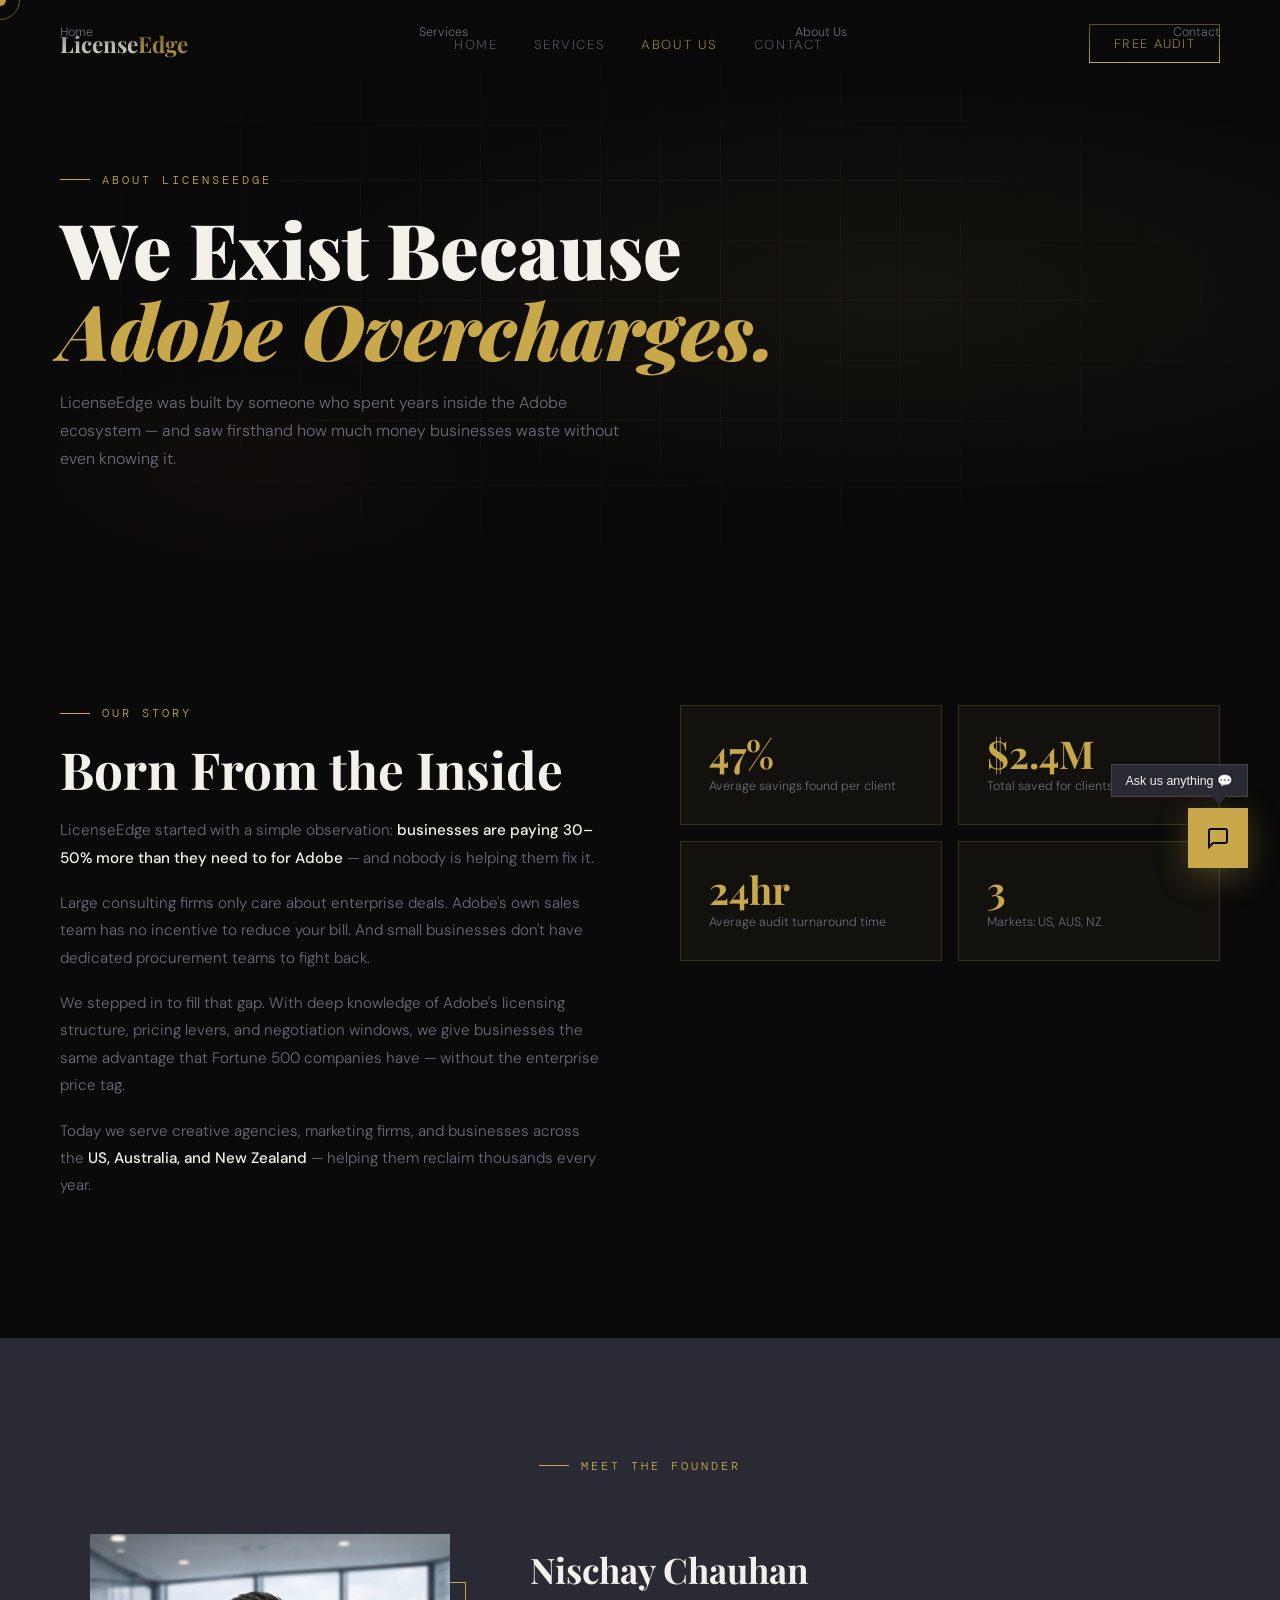
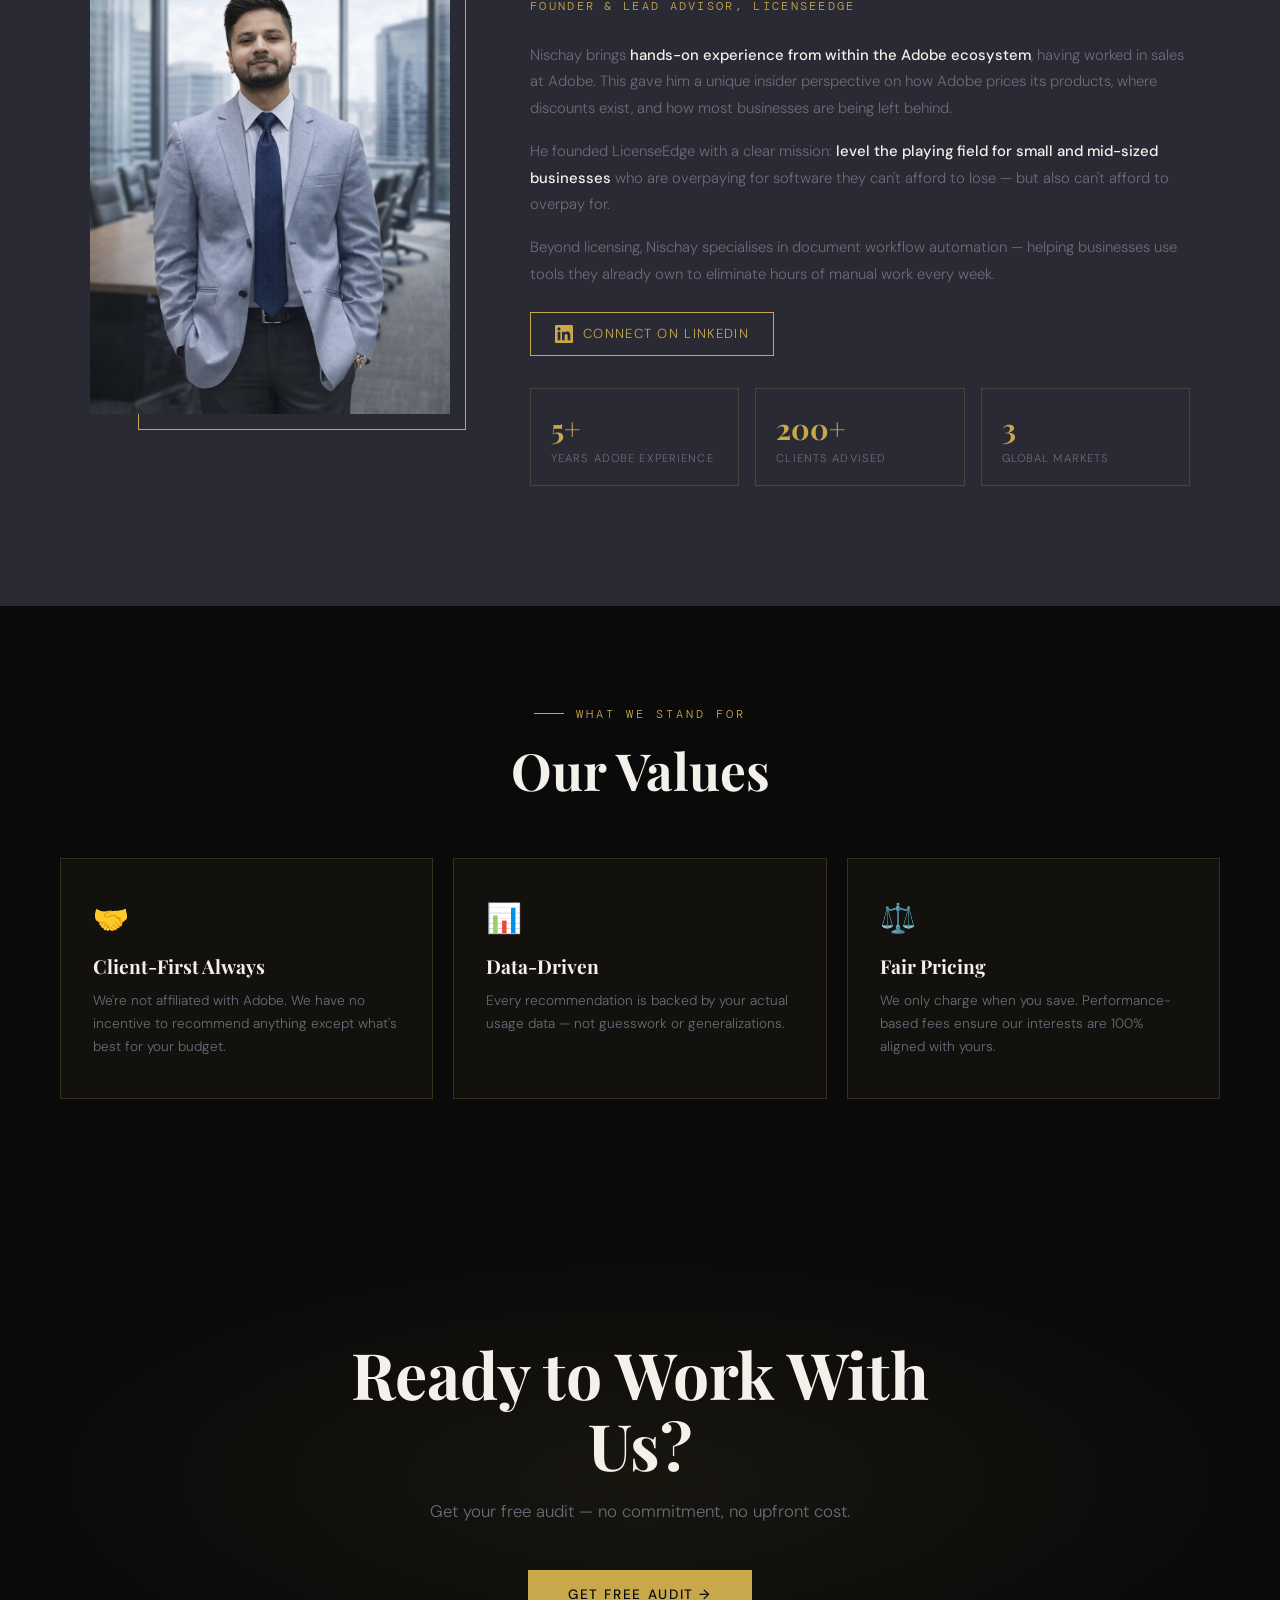
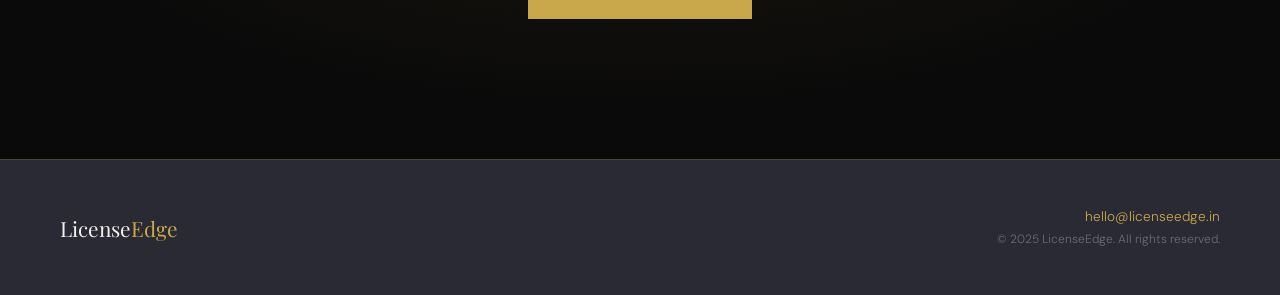
==== about.html @ a57c5f42 "Add files via upload" ====
<!DOCTYPE html><html lang="en"><head><meta charset="UTF-8"><meta name="viewport" content="width=device-width,initial-scale=1.0"><title>About Us — LicenseEdge</title><link rel="preconnect" href="https://fonts.googleapis.com"><link href="https://fonts.googleapis.com/css2?family=Playfair+Display:ital,wght@0,700;0,900;1,700&family=DM+Sans:wght@300;400;500&family=DM+Mono:wght@400;500&display=swap" rel="stylesheet"><style>
:root{--black:#0a0a0a;--off-white:#f4f1eb;--gold:#c9a84c;--gold-light:#e8c97a;--rust:#c25a2a;--slate:#2a2a35;--mid:#6b6b7a;--border:rgba(201,168,76,0.2)}
*,*::before,*::after{box-sizing:border-box;margin:0;padding:0}
html{scroll-behavior:smooth}
body{background:var(--black);color:var(--off-white);font-family:'DM Sans',sans-serif;font-weight:300;overflow-x:hidden;cursor:none}
.cursor{position:fixed;width:12px;height:12px;background:var(--gold);border-radius:50%;pointer-events:none;z-index:9999;transform:translate(-50%,-50%);transition:width .3s,height .3s;mix-blend-mode:difference}
.cursor-ring{position:fixed;width:40px;height:40px;border:1px solid var(--gold);border-radius:50%;pointer-events:none;z-index:9998;transform:translate(-50%,-50%);transition:transform .15s ease-out,width .3s,height .3s;opacity:.5}
nav{position:fixed;top:0;left:0;right:0;z-index:100;display:flex;align-items:center;justify-content:space-between;padding:24px 60px;background:linear-gradient(to bottom,rgba(10,10,10,.95),transparent);transition:backdrop-filter .3s,background .3s}
nav.scrolled{backdrop-filter:blur(20px);background:rgba(10,10,10,.9);border-bottom:1px solid var(--border)}
.logo{font-family:'Playfair Display',serif;font-size:1.4rem;font-weight:700;color:var(--off-white);text-decoration:none}
.logo span{color:var(--gold)}
.nav-links{display:flex;gap:36px;list-style:none}
.nav-links a{color:var(--mid);font-size:.82rem;letter-spacing:.12em;text-transform:uppercase;text-decoration:none;transition:color .2s;cursor:none}
.nav-links a:hover,.nav-links a.active{color:var(--gold)}
.nav-cta{background:transparent;border:1px solid var(--gold);color:var(--gold);padding:10px 24px;font-family:'DM Sans',sans-serif;font-size:.8rem;letter-spacing:.1em;text-transform:uppercase;cursor:none;transition:all .3s;text-decoration:none}
.nav-cta:hover{background:var(--gold);color:var(--black)}
.hamburger{display:none;flex-direction:column;gap:5px;cursor:none;background:none;border:none;padding:4px}
.hamburger span{width:24px;height:1px;background:var(--off-white);display:block;transition:all .3s}
.hero{min-height:100vh;display:flex;flex-direction:column;justify-content:center;align-items:flex-start;padding:120px 60px 80px;position:relative;overflow:hidden}
.page-hero{min-height:65vh;display:flex;flex-direction:column;justify-content:center;padding:140px 60px 80px;position:relative;overflow:hidden;background:var(--black)}
.hero-bg{position:absolute;inset:0;z-index:0;background:radial-gradient(ellipse 80% 60% at 70% 50%,rgba(201,168,76,.06) 0%,transparent 60%),radial-gradient(ellipse 40% 40% at 20% 80%,rgba(194,90,42,.04) 0%,transparent 50%)}
.hero-grid{position:absolute;inset:0;z-index:0;background-image:linear-gradient(rgba(201,168,76,.04) 1px,transparent 1px),linear-gradient(90deg,rgba(201,168,76,.04) 1px,transparent 1px);background-size:60px 60px;mask-image:radial-gradient(ellipse at center,black 30%,transparent 80%)}
.page-hero-content{position:relative;z-index:1;max-width:750px}
.section-label{font-family:'DM Mono',monospace;font-size:.75rem;letter-spacing:.25em;text-transform:uppercase;color:var(--gold);margin-bottom:20px;display:flex;align-items:center;gap:12px}
.section-label::before{content:'';display:block;width:30px;height:1px;background:var(--gold)}
.hero-eyebrow{font-family:'DM Mono',monospace;font-size:.75rem;letter-spacing:.25em;text-transform:uppercase;color:var(--gold);margin-bottom:28px;display:flex;align-items:center;gap:12px;position:relative;z-index:1;opacity:0;animation:fadeUp .8s .2s forwards}
.hero-eyebrow::before{content:'';display:block;width:40px;height:1px;background:var(--gold)}
.hero-headline{font-family:'Playfair Display',serif;font-size:clamp(3.2rem,7vw,6rem);font-weight:900;line-height:1.05;position:relative;z-index:1;opacity:0;animation:fadeUp .8s .4s forwards}
.page-hero-title{font-family:'Playfair Display',serif;font-size:clamp(3rem,6vw,5.5rem);font-weight:900;line-height:1.05}
.hero-headline em,.page-hero-title em,.cta-section h2 em{font-style:italic;color:var(--gold)}
.hero-sub{margin-top:24px;max-width:560px;font-size:1.05rem;line-height:1.75;color:var(--mid);position:relative;z-index:1;opacity:0;animation:fadeUp .8s .6s forwards}
.page-hero-sub{margin-top:20px;max-width:580px;font-size:1rem;line-height:1.75;color:var(--mid)}
.hero-actions{margin-top:48px;display:flex;gap:20px;align-items:center;position:relative;z-index:1;opacity:0;animation:fadeUp .8s .8s forwards}
.hero-stats{position:absolute;bottom:60px;right:60px;z-index:1;display:flex;gap:60px;opacity:0;animation:fadeUp .8s 1s forwards}
.stat{text-align:right}
.stat-num{font-family:'Playfair Display',serif;font-size:2.8rem;font-weight:700;color:var(--gold);line-height:1}
.stat-label{font-size:.75rem;letter-spacing:.15em;text-transform:uppercase;color:var(--mid);margin-top:6px}
.btn-primary{background:var(--gold);color:var(--black);padding:16px 40px;font-size:.85rem;font-family:'DM Sans',sans-serif;letter-spacing:.12em;text-transform:uppercase;font-weight:500;border:none;cursor:none;text-decoration:none;display:inline-block;transition:background .3s}
.btn-primary:hover{background:var(--gold-light)}
.btn-ghost{color:var(--off-white);font-size:.85rem;letter-spacing:.1em;text-transform:uppercase;text-decoration:none;display:inline-flex;align-items:center;gap:8px;transition:color .2s;cursor:none}
.btn-ghost:hover{color:var(--gold)}
.marquee-wrap{border-top:1px solid var(--border);border-bottom:1px solid var(--border);overflow:hidden;padding:16px 0;background:rgba(201,168,76,.03)}
.marquee-track{display:flex;gap:60px;width:max-content;animation:marquee 22s linear infinite}
.marquee-item{white-space:nowrap;font-family:'DM Mono',monospace;font-size:.72rem;letter-spacing:.2em;text-transform:uppercase;color:var(--mid);display:flex;align-items:center;gap:20px}
.marquee-dot{width:4px;height:4px;background:var(--gold);border-radius:50%;flex-shrink:0}
section.pad{padding:120px 60px}
.section-inner{max-width:1200px;margin:0 auto}
h2{font-family:'Playfair Display',serif;font-size:clamp(2rem,4vw,3.2rem);font-weight:700;line-height:1.1;margin-bottom:20px}
.why-us{background:var(--slate);padding:100px 60px}
.why-grid{display:grid;grid-template-columns:repeat(4,1fr);gap:20px;margin-top:60px}
.why-card{background:rgba(10,10,10,.4);padding:36px 28px;border:1px solid rgba(201,168,76,.08);transition:border-color .3s}
.why-card:hover{border-color:rgba(201,168,76,.3)}
.why-icon{font-size:1.8rem;margin-bottom:16px}
.why-card h3{font-family:'Playfair Display',serif;font-size:1.15rem;font-weight:700;margin-bottom:10px}
.why-card p{font-size:.85rem;color:var(--mid);line-height:1.7}
.services-wrap{background:var(--slate);padding:100px 60px}
.services-grid{display:grid;grid-template-columns:repeat(3,1fr);gap:2px}
.service-card{background:rgba(10,10,10,.5);padding:48px 40px;border:1px solid rgba(201,168,76,.08);transition:all .4s;position:relative}
.service-card::after{content:'';position:absolute;bottom:0;left:0;right:0;height:2px;background:var(--gold);transform:scaleX(0);transform-origin:left;transition:transform .4s}
.service-card:hover{background:rgba(201,168,76,.05);border-color:rgba(201,168,76,.2)}
.service-card:hover::after{transform:scaleX(1)}
.service-num{font-family:'DM Mono',monospace;font-size:.65rem;letter-spacing:.2em;color:var(--gold);margin-bottom:16px;opacity:.6}
.service-title{font-family:'Playfair Display',serif;font-size:1.35rem;font-weight:700;margin-bottom:14px}
.service-desc{font-size:.88rem;line-height:1.7;color:var(--mid)}
.service-list{margin-top:20px;padding:0;list-style:none}
.service-list li{font-size:.82rem;color:var(--mid);padding:8px 0;border-bottom:1px solid rgba(255,255,255,.04);display:flex;align-items:center;gap:10px}
.service-list li::before{content:'→';color:var(--gold);font-size:.75rem;flex-shrink:0}
.process-wrap{background:var(--black);padding:100px 60px}
.process-header{text-align:center;max-width:600px;margin:0 auto 80px}
.process-steps{display:grid;grid-template-columns:repeat(4,1fr);position:relative}
.process-steps::before{content:'';position:absolute;top:32px;left:12.5%;right:12.5%;height:1px;background:linear-gradient(90deg,var(--gold),rgba(201,168,76,.2))}
.step{padding:0 20px;text-align:center}
.step-num{width:64px;height:64px;border:1px solid var(--gold);display:flex;align-items:center;justify-content:center;font-family:'Playfair Display',serif;font-size:1.4rem;color:var(--gold);margin:0 auto 28px;background:var(--black);position:relative;z-index:1}
.step-title{font-size:1rem;font-weight:500;margin-bottom:10px}
.step-desc{font-size:.85rem;color:var(--mid);line-height:1.6}
.calculator{background:var(--slate);padding:100px 60px}
.calc-inner{display:grid;grid-template-columns:1fr 1fr;gap:80px;align-items:center}
.calc-left p{color:var(--mid);line-height:1.7;margin-bottom:32px}
.guarantee-box{padding:24px;border-left:3px solid var(--gold);background:rgba(201,168,76,.05)}
.guarantee-label{font-family:'DM Mono',monospace;font-size:.7rem;letter-spacing:.2em;text-transform:uppercase;color:var(--gold);margin-bottom:8px}
.guarantee-box p{font-size:.9rem;color:var(--mid);line-height:1.6}
.calc-widget{background:var(--black);padding:40px;border:1px solid var(--border)}
.calc-field{margin-bottom:24px}
.calc-field label{display:block;font-family:'DM Mono',monospace;font-size:.68rem;letter-spacing:.2em;text-transform:uppercase;color:var(--gold);margin-bottom:10px}
.calc-field input,.calc-field select{width:100%;background:rgba(201,168,76,.04);border:1px solid var(--border);color:var(--off-white);padding:14px 16px;font-family:'DM Sans',sans-serif;font-size:.95rem;outline:none;transition:border-color .2s;cursor:none}
.calc-field input:focus,.calc-field select:focus{border-color:var(--gold)}
.calc-field select option{background:var(--slate)}
.calc-result{margin-top:24px;padding:24px;background:rgba(201,168,76,.06);border-left:3px solid var(--gold)}
.calc-result-label{font-family:'DM Mono',monospace;font-size:.68rem;letter-spacing:.2em;text-transform:uppercase;color:var(--mid);margin-bottom:6px}
.calc-result-num{font-family:'Playfair Display',serif;font-size:2.4rem;color:var(--gold);font-weight:700}
.calc-result-sub{font-size:.78rem;color:var(--mid);margin-top:5px}
.calc-cta{display:block;width:100%;margin-top:20px;background:var(--gold);color:var(--black);padding:16px;text-align:center;font-family:'DM Sans',sans-serif;font-weight:500;font-size:.85rem;letter-spacing:.12em;text-transform:uppercase;border:none;cursor:none;transition:background .2s;text-decoration:none}
.calc-cta:hover{background:var(--gold-light)}
.testimonials{background:var(--black);padding:100px 60px}
.testimonial-grid{display:grid;grid-template-columns:repeat(3,1fr);gap:24px}
.testimonial-card{background:var(--slate);padding:40px;border:1px solid rgba(201,168,76,.08);position:relative}
.testimonial-card::before{content:'"';font-family:'Playfair Display',serif;font-size:6rem;color:var(--gold);opacity:.12;position:absolute;top:10px;left:24px;line-height:1}
.testimonial-text{font-size:.92rem;line-height:1.75;margin-bottom:24px;position:relative;z-index:1}
.testimonial-author{display:flex;align-items:center;gap:14px}
.author-avatar{width:44px;height:44px;border-radius:50%;background:linear-gradient(135deg,var(--gold),var(--rust));display:flex;align-items:center;justify-content:center;font-family:'Playfair Display',serif;font-size:.95rem;color:var(--black)}
.author-name{font-size:.9rem;font-weight:500}
.author-title{font-size:.75rem;color:var(--mid);margin-top:2px}
.savings-badge{position:absolute;top:24px;right:24px;background:rgba(201,168,76,.12);border:1px solid rgba(201,168,76,.3);padding:5px 12px;font-family:'DM Mono',monospace;font-size:.68rem;letter-spacing:.1em;color:var(--gold)}
.cta-section{padding:140px 60px;position:relative;overflow:hidden;background:var(--black);text-align:center}
.cta-bg{position:absolute;inset:0;background:radial-gradient(ellipse 70% 60% at 50% 50%,rgba(201,168,76,.07) 0%,transparent 70%)}
.cta-section h2{font-size:clamp(2.5rem,5vw,4rem);max-width:680px;margin:0 auto 20px;position:relative;z-index:1}
.cta-section p{color:var(--mid);margin-bottom:48px;font-size:1.05rem;position:relative;z-index:1}
.cta-section .btn-primary{position:relative;z-index:1}
.svc-detail{background:var(--black);padding:100px 60px}
.svc-detail-card{display:grid;grid-template-columns:80px 1fr;gap:48px;padding:60px 0;border-bottom:1px solid var(--border)}
.svc-detail-card:last-child{border-bottom:none}
.sdc-num{font-family:'Playfair Display',serif;font-size:4rem;font-weight:900;color:rgba(201,168,76,.2);line-height:1;padding-top:8px}
.sdc-content h2{font-size:clamp(1.8rem,3vw,2.4rem);margin-bottom:16px}
.sdc-lead{font-size:1rem;color:var(--mid);line-height:1.75;margin-bottom:40px;max-width:700px}
.sdc-grid{display:grid;grid-template-columns:repeat(2,1fr);gap:24px;margin-bottom:32px}
.sdc-item{padding:24px;background:rgba(201,168,76,.04);border:1px solid var(--border)}
.sdc-item-title{font-family:'DM Sans',sans-serif;font-weight:500;margin-bottom:8px;font-size:.95rem}
.sdc-item p{font-size:.85rem;color:var(--mid);line-height:1.65}
.sdc-outcome{display:inline-flex;align-items:center;gap:12px;padding:14px 20px;border:1px solid rgba(201,168,76,.3);background:rgba(201,168,76,.06)}
.outcome-label{font-family:'DM Mono',monospace;font-size:.65rem;letter-spacing:.2em;text-transform:uppercase;color:var(--gold)}
.about-story-grid{display:grid;grid-template-columns:1fr 1fr;gap:80px;align-items:start}
.about-story-text p{color:var(--mid);line-height:1.8;margin-bottom:18px;font-size:.95rem}
.about-story-text strong{color:var(--off-white);font-weight:500}
.about-numbers{display:grid;grid-template-columns:1fr 1fr;gap:16px}
.about-num-card{padding:28px;border:1px solid var(--border);background:rgba(201,168,76,.04)}
.about-num{font-family:'Playfair Display',serif;font-size:2.4rem;font-weight:700;color:var(--gold);line-height:1}
.about-num-label{font-size:.78rem;color:var(--mid);margin-top:6px;line-height:1.4}
.values-grid{display:grid;grid-template-columns:repeat(3,1fr);gap:20px}
.value-card{background:rgba(201,168,76,.04);padding:40px 32px;border:1px solid var(--border)}
.value-icon{font-size:1.8rem;margin-bottom:16px}
.value-title{font-family:'Playfair Display',serif;font-size:1.2rem;font-weight:700;margin-bottom:10px}
.value-desc{font-size:.85rem;color:var(--mid);line-height:1.7}
.founder-card{display:grid;grid-template-columns:360px 1fr;gap:80px;align-items:start;max-width:1100px;margin:0 auto}
.founder-img-wrap{position:relative}
.founder-img{width:100%;aspect-ratio:3/4;object-fit:cover;object-position:top center;display:block;filter:grayscale(15%);transition:filter .4s}
.founder-img:hover{filter:grayscale(0%)}
.founder-img-border{position:absolute;bottom:-16px;right:-16px;width:calc(100% - 32px);height:calc(100% - 32px);border:1px solid var(--gold);z-index:-1;pointer-events:none}
.founder-info{padding-top:12px}
.founder-name{font-family:'Playfair Display',serif;font-size:2.2rem;font-weight:700;margin-bottom:6px}
.founder-role{font-family:'DM Mono',monospace;font-size:.72rem;letter-spacing:.2em;text-transform:uppercase;color:var(--gold);margin-bottom:28px}
.founder-bio p{font-size:.93rem;color:var(--mid);line-height:1.8;margin-bottom:16px}
.founder-bio strong{color:var(--off-white);font-weight:500}
.founder-linkedin{display:inline-flex;align-items:center;gap:10px;background:transparent;border:1px solid var(--gold);color:var(--gold);padding:12px 24px;font-size:.82rem;letter-spacing:.1em;text-transform:uppercase;text-decoration:none;transition:all .3s;cursor:none;margin-top:8px}
.founder-linkedin:hover{background:var(--gold);color:var(--black)}
.founder-linkedin svg{width:18px;height:18px;fill:currentColor;flex-shrink:0}
.founder-stats{display:grid;grid-template-columns:repeat(3,1fr);gap:16px;margin-top:32px}
.founder-stat{padding:20px;border:1px solid var(--border)}
.founder-stat-num{font-family:'Playfair Display',serif;font-size:1.8rem;color:var(--gold);font-weight:700}
.founder-stat-label{font-size:.7rem;color:var(--mid);letter-spacing:.1em;text-transform:uppercase;margin-top:4px}
.contact-grid{display:grid;grid-template-columns:1fr 1fr;gap:80px;align-items:start}
.contact-info h3{font-family:'Playfair Display',serif;font-size:1.8rem;font-weight:700;margin-bottom:16px}
.contact-info>p{color:var(--mid);line-height:1.75;margin-bottom:36px;font-size:.93rem}
.contact-detail{display:flex;align-items:flex-start;gap:16px;margin-bottom:24px;padding-bottom:24px;border-bottom:1px solid var(--border)}
.contact-detail:last-of-type{border-bottom:none}
.contact-icon{width:44px;height:44px;border:1px solid var(--border);display:flex;align-items:center;justify-content:center;font-size:1rem;flex-shrink:0}
.contact-detail-label{font-family:'DM Mono',monospace;font-size:.65rem;letter-spacing:.2em;text-transform:uppercase;color:var(--mid);margin-bottom:4px}
.contact-detail-value{font-size:.92rem}
.contact-detail-value a{color:var(--gold);text-decoration:none}
.contact-form-wrap{background:var(--black);padding:48px;border:1px solid var(--border)}
.form-field{margin-bottom:20px}
.form-field label{display:block;font-family:'DM Mono',monospace;font-size:.67rem;letter-spacing:.2em;text-transform:uppercase;color:var(--gold);margin-bottom:9px}
.form-field input,.form-field textarea,.form-field select{width:100%;background:rgba(201,168,76,.04);border:1px solid var(--border);color:var(--off-white);padding:13px 15px;font-family:'DM Sans',sans-serif;font-size:.9rem;outline:none;transition:border-color .2s;cursor:none;resize:vertical}
.form-field input:focus,.form-field textarea:focus,.form-field select:focus{border-color:var(--gold)}
.form-field textarea{min-height:110px}
.form-grid-2{display:grid;grid-template-columns:1fr 1fr;gap:16px}
.form-submit{width:100%;background:var(--gold);color:var(--black);border:none;padding:16px;font-family:'DM Sans',sans-serif;font-weight:500;font-size:.85rem;letter-spacing:.12em;text-transform:uppercase;cursor:none;transition:background .2s;margin-top:8px}
.form-submit:hover{background:var(--gold-light)}
.form-success{display:none;text-align:center;padding:48px 32px}
.form-success .check{font-size:2.5rem;margin-bottom:16px}
.form-success h3{font-family:'Playfair Display',serif;font-size:1.5rem;margin-bottom:12px;color:var(--gold)}
.form-success p{color:var(--mid);font-size:.9rem;line-height:1.7}
footer{background:var(--slate);padding:48px 60px;border-top:1px solid var(--border)}
.footer-inner{display:flex;justify-content:space-between;align-items:center;flex-wrap:wrap;gap:24px}
.footer-logo{font-family:'Playfair Display',serif;font-size:1.3rem;color:var(--off-white)}
.footer-logo span{color:var(--gold)}
.footer-links{display:flex;gap:28px;flex-wrap:wrap}
.footer-links a{font-size:.78rem;color:var(--mid);text-decoration:none;transition:color .2s;cursor:none}
.footer-links a:hover{color:var(--gold)}
.footer-right{text-align:right}
.footer-email a{font-size:.85rem;color:var(--gold);text-decoration:none;display:block;margin-bottom:6px}
.footer-copy{font-size:.75rem;color:var(--mid)}
.chat-toggle{position:fixed;bottom:32px;right:32px;z-index:500;width:60px;height:60px;background:var(--gold);border:none;cursor:none;display:flex;align-items:center;justify-content:center;box-shadow:0 8px 32px rgba(201,168,76,.3);transition:all .3s}
.chat-toggle:hover{background:var(--gold-light);transform:scale(1.05)}
.chat-toggle svg{width:24px;height:24px;color:var(--black)}
.chat-bubble{position:absolute;top:-44px;right:0;white-space:nowrap;background:var(--slate);border:1px solid var(--border);padding:8px 14px;font-size:.78rem;color:var(--off-white);pointer-events:none;animation:pulseBubble 3s ease-in-out infinite}
.chat-bubble::after{content:'';position:absolute;bottom:-8px;right:20px;border-left:8px solid transparent;border-right:8px solid transparent;border-top:8px solid var(--slate)}
.chat-panel{position:fixed;bottom:108px;right:32px;z-index:500;width:380px;background:#111115;border:1px solid var(--border);box-shadow:0 24px 80px rgba(0,0,0,.6);transform:translateY(20px) scale(.95);opacity:0;pointer-events:none;transition:all .3s cubic-bezier(.16,1,.3,1);display:flex;flex-direction:column;height:520px}
.chat-panel.open{transform:translateY(0) scale(1);opacity:1;pointer-events:all}
.chat-header{padding:20px 24px;border-bottom:1px solid var(--border);display:flex;align-items:center;gap:12px;background:rgba(201,168,76,.04);flex-shrink:0}
.chat-avatar{width:36px;height:36px;background:var(--gold);display:flex;align-items:center;justify-content:center;font-family:'Playfair Display',serif;font-size:.9rem;color:var(--black);font-weight:700;flex-shrink:0}
.chat-header-info{flex:1}
.chat-name{font-size:.9rem;font-weight:500}
.chat-status{font-size:.72rem;color:#4caf50;display:flex;align-items:center;gap:5px;margin-top:2px}
.chat-status::before{content:'';width:6px;height:6px;background:#4caf50;border-radius:50%;display:inline-block}
.chat-close{background:none;border:none;color:var(--mid);cursor:none;font-size:1.2rem;padding:4px;transition:color .2s}
.chat-messages{flex:1;overflow-y:auto;padding:24px;display:flex;flex-direction:column;gap:16px}
.chat-messages::-webkit-scrollbar{width:4px}
.chat-messages::-webkit-scrollbar-thumb{background:var(--border)}
.msg{max-width:85%}
.msg-bot{align-self:flex-start}
.msg-user{align-self:flex-end}
.msg-bubble{padding:12px 16px;font-size:.88rem;line-height:1.5}
.msg-bot .msg-bubble{background:rgba(201,168,76,.08);border:1px solid rgba(201,168,76,.15);color:var(--off-white)}
.msg-user .msg-bubble{background:var(--gold);color:var(--black);font-weight:500}
.msg-time{font-size:.65rem;color:var(--mid);margin-top:4px}
.msg-user .msg-time{text-align:right}
.typing{display:flex;gap:4px;align-items:center;padding:4px 0}
.typing span{width:6px;height:6px;background:var(--gold);border-radius:50%;opacity:.4;animation:typingDot 1.4s ease-in-out infinite}
.typing span:nth-child(2){animation-delay:.2s}
.typing span:nth-child(3){animation-delay:.4s}
.chat-input-wrap{padding:16px 24px;border-top:1px solid var(--border);display:flex;gap:12px;align-items:center;flex-shrink:0}
.chat-input{flex:1;background:rgba(201,168,76,.04);border:1px solid var(--border);color:var(--off-white);padding:12px 14px;font-family:'DM Sans',sans-serif;font-size:.88rem;outline:none;transition:border-color .2s;resize:none;height:44px;cursor:none}
.chat-input:focus{border-color:var(--gold)}
.chat-send{background:var(--gold);border:none;width:44px;height:44px;display:flex;align-items:center;justify-content:center;cursor:none;transition:background .2s;flex-shrink:0}
.chat-send:hover{background:var(--gold-light)}
.chat-send svg{width:18px;height:18px;color:var(--black)}
.chat-powered{text-align:center;padding:10px;font-size:.65rem;color:var(--mid);letter-spacing:.1em;border-top:1px solid rgba(255,255,255,.04);flex-shrink:0}
.quick-replies{display:flex;flex-wrap:wrap;gap:8px;margin-top:10px}
.qr-btn{background:transparent;border:1px solid var(--border);color:var(--gold);padding:6px 12px;font-size:.75rem;cursor:none;transition:all .2s;font-family:'DM Sans',sans-serif;white-space:nowrap}
.qr-btn:hover{background:rgba(201,168,76,.1);border-color:var(--gold)}
.reveal{opacity:0;transform:translateY(28px);transition:opacity .8s ease,transform .8s ease}
.reveal.visible{opacity:1;transform:translateY(0)}
@keyframes fadeUp{from{opacity:0;transform:translateY(24px)}to{opacity:1;transform:translateY(0)}}
@keyframes marquee{from{transform:translateX(0)}to{transform:translateX(-50%)}}
@keyframes pulseBubble{0%,100%{opacity:1;transform:translateY(0)}50%{opacity:.7;transform:translateY(-3px)}}
@keyframes typingDot{0%,60%,100%{opacity:.4;transform:scale(1)}30%{opacity:1;transform:scale(1.3)}}
@media(max-width:1024px){.why-grid{grid-template-columns:repeat(2,1fr)}.sdc-grid{grid-template-columns:1fr}}
@media(max-width:900px){
  nav{padding:20px 24px}
  .nav-links{display:none;position:fixed;top:0;left:0;right:0;bottom:0;background:rgba(10,10,10,.97);flex-direction:column;justify-content:center;align-items:center;gap:32px;z-index:99}
  .nav-links.open{display:flex}
  .hamburger{display:flex;z-index:101}
  .hero,.page-hero{padding:100px 24px 60px}
  section.pad,.why-us,.services-wrap,.process-wrap,.calculator,.testimonials,.cta-section,.svc-detail{padding:80px 24px}
  footer{padding:40px 24px}
  .hero-stats{right:24px;bottom:30px;gap:28px}
  .stat-num{font-size:2rem}
  .services-grid,.testimonial-grid,.values-grid,.why-grid{grid-template-columns:1fr}
  .process-steps{grid-template-columns:1fr 1fr;gap:40px}
  .process-steps::before{display:none}
  .calc-inner,.contact-grid,.about-story-grid{grid-template-columns:1fr;gap:40px}
  .founder-card{grid-template-columns:1fr;gap:40px}
  .founder-img-wrap{max-width:300px}
  .form-grid-2{grid-template-columns:1fr}
  .footer-inner{flex-direction:column;text-align:center}
  .footer-right{text-align:center}
  .chat-panel{width:calc(100vw - 48px);right:24px}
  .svc-detail-card{grid-template-columns:1fr;gap:16px}
  .sdc-num{font-size:2.5rem}
  .about-numbers{grid-template-columns:1fr 1fr}
  .founder-stats{grid-template-columns:1fr 1fr}
}
</style></head><body>
<div class="cursor" id="cursor"></div><div class="cursor-ring" id="cursorRing"></div>
<nav id="navbar"><a href="index.html" class="logo">License<span>Edge</span></a><ul class="nav-links" id="navLinks"><li><a href="index.html">Home</a></li><li><a href="services.html">Services</a></li><li><a href="about.html" class="active">About Us</a></li><li><a href="contact.html">Contact</a></li></ul><a href="contact.html" class="nav-cta">Free Audit</a><button class="hamburger" id="hamburger" onclick="toggleMenu()"><span></span><span></span><span></span></button></nav>

<section class="page-hero"><div class="hero-bg"></div><div class="hero-grid"></div><div class="page-hero-content reveal"><div class="section-label">About LicenseEdge</div><h1 class="page-hero-title">We Exist Because<br><em>Adobe Overcharges.</em></h1><p class="page-hero-sub">LicenseEdge was built by someone who spent years inside the Adobe ecosystem — and saw firsthand how much money businesses waste without even knowing it.</p></div></section>

<div class="pad" style="background:var(--black);padding:120px 60px"><div class="section-inner"><div class="about-story-grid reveal">
  <div class="about-story-text"><div class="section-label">Our Story</div><h2>Born From the Inside</h2><p>LicenseEdge started with a simple observation: <strong>businesses are paying 30–50% more than they need to for Adobe</strong> — and nobody is helping them fix it.</p><p>Large consulting firms only care about enterprise deals. Adobe's own sales team has no incentive to reduce your bill. And small businesses don't have dedicated procurement teams to fight back.</p><p>We stepped in to fill that gap. With deep knowledge of Adobe's licensing structure, pricing levers, and negotiation windows, we give businesses the same advantage that Fortune 500 companies have — without the enterprise price tag.</p><p>Today we serve creative agencies, marketing firms, and businesses across the <strong>US, Australia, and New Zealand</strong> — helping them reclaim thousands every year.</p></div>
  <div class="about-numbers"><div class="about-num-card"><div class="about-num">47%</div><div class="about-num-label">Average savings found per client</div></div><div class="about-num-card"><div class="about-num">$2.4M</div><div class="about-num-label">Total saved for clients to date</div></div><div class="about-num-card"><div class="about-num">24hr</div><div class="about-num-label">Average audit turnaround time</div></div><div class="about-num-card"><div class="about-num">3</div><div class="about-num-label">Markets: US, AUS, NZ</div></div></div>
</div></div></div>

<div style="background:var(--slate);padding:120px 60px"><div class="section-inner"><div class="section-label reveal" style="justify-content:center;margin-bottom:60px">Meet the Founder</div>
<div class="founder-card reveal">
  <div class="founder-img-wrap"><img class="founder-img" src="[data-uri]" alt="Nischay Chauhan — Founder, LicenseEdge"><div class="founder-img-border"></div></div>
  <div class="founder-info">
    <div class="founder-name">Nischay Chauhan</div>
    <div class="founder-role">Founder &amp; Lead Advisor, LicenseEdge</div>
    <div class="founder-bio">
      <p>Nischay brings <strong>hands-on experience from within the Adobe ecosystem</strong>, having worked in sales at Adobe. This gave him a unique insider perspective on how Adobe prices its products, where discounts exist, and how most businesses are being left behind.</p>
      <p>He founded LicenseEdge with a clear mission: <strong>level the playing field for small and mid-sized businesses</strong> who are overpaying for software they can't afford to lose — but also can't afford to overpay for.</p>
      <p>Beyond licensing, Nischay specialises in document workflow automation — helping businesses use tools they already own to eliminate hours of manual work every week.</p>
    </div>
    <a href="https://www.linkedin.com/in/nischay-chauhan" target="_blank" class="founder-linkedin"><svg viewBox="0 0 24 24" xmlns="http://www.w3.org/2000/svg"><path d="M20.447 20.452h-3.554v-5.569c0-1.328-.027-3.037-1.852-3.037-1.853 0-2.136 1.445-2.136 2.939v5.667H9.351V9h3.414v1.561h.046c.477-.9 1.637-1.85 3.37-1.85 3.601 0 4.267 2.37 4.267 5.455v6.286zM5.337 7.433c-1.144 0-2.063-.926-2.063-2.065 0-1.138.92-2.063 2.063-2.063 1.14 0 2.064.925 2.064 2.063 0 1.139-.925 2.065-2.064 2.065zm1.782 13.019H3.555V9h3.564v11.452zM22.225 0H1.771C.792 0 0 .774 0 1.729v20.542C0 23.227.792 24 1.771 24h20.451C23.2 24 24 23.227 24 22.271V1.729C24 .774 23.2 0 22.222 0h.003z"/></svg>Connect on LinkedIn</a>
    <div class="founder-stats"><div class="founder-stat"><div class="founder-stat-num">5+</div><div class="founder-stat-label">Years Adobe Experience</div></div><div class="founder-stat"><div class="founder-stat-num">200+</div><div class="founder-stat-label">Clients Advised</div></div><div class="founder-stat"><div class="founder-stat-num">3</div><div class="founder-stat-label">Global Markets</div></div></div>
  </div>
</div></div></div>

<div style="background:var(--black);padding:100px 60px"><div class="section-inner"><div class="section-label reveal" style="justify-content:center">What We Stand For</div><h2 class="reveal" style="text-align:center;margin-bottom:60px">Our Values</h2><div class="values-grid reveal"><div class="value-card"><div class="value-icon">🤝</div><div class="value-title">Client-First Always</div><p class="value-desc">We're not affiliated with Adobe. We have no incentive to recommend anything except what's best for your budget.</p></div><div class="value-card"><div class="value-icon">📊</div><div class="value-title">Data-Driven</div><p class="value-desc">Every recommendation is backed by your actual usage data — not guesswork or generalizations.</p></div><div class="value-card"><div class="value-icon">⚖️</div><div class="value-title">Fair Pricing</div><p class="value-desc">We only charge when you save. Performance-based fees ensure our interests are 100% aligned with yours.</p></div></div></div></div>

<div class="cta-section"><div class="cta-bg"></div><div class="section-inner"><h2 class="reveal">Ready to Work With Us?</h2><p class="reveal">Get your free audit — no commitment, no upfront cost.</p><a href="contact.html" class="btn-primary reveal">Get Free Audit →</a></div></div>

<footer><div class="footer-inner"><div class="footer-logo">License<span>Edge</span></div><nav class="footer-links"><a href="index.html">Home</a><a href="services.html">Services</a><a href="about.html">About Us</a><a href="contact.html">Contact</a></nav><div class="footer-right"><div class="footer-email"><a href="mailto:hello@licenseedge.in">hello@licenseedge.in</a></div><div class="footer-copy">© 2025 LicenseEdge. All rights reserved.</div></div></div></footer>

<button class="chat-toggle" onclick="toggleChat()"><div class="chat-bubble" id="chatBubble">Ask us anything 💬</div><svg viewBox="0 0 24 24" fill="none" stroke="currentColor" stroke-width="2"><path d="M21 15a2 2 0 0 1-2 2H7l-4 4V5a2 2 0 0 1 2-2h14a2 2 0 0 1 2 2z"></path></svg></button>
<div class="chat-panel" id="chatPanel"><div class="chat-header"><div class="chat-avatar">L</div><div class="chat-header-info"><div class="chat-name">LicenseEdge Assistant</div><div class="chat-status">Online — replies instantly</div></div><button class="chat-close" onclick="toggleChat()">✕</button></div><div class="chat-messages" id="chatMessages"><div class="msg msg-bot"><div class="msg-bubble">Hi! 👋 Want to know more about us or how we can help?</div><div class="msg-time">Just now</div><div class="quick-replies"><button class="qr-btn" onclick="sendQuick('How much can I save?')">How much can I save?</button><button class="qr-btn" onclick="sendQuick('How does it work?')">How does it work?</button></div></div></div><div class="chat-input-wrap"><textarea class="chat-input" id="chatInput" placeholder="Type your question..." rows="1" onkeydown="if(event.key==='Enter'&&!event.shiftKey){event.preventDefault();sendMessage();}"></textarea><button class="chat-send" onclick="sendMessage()"><svg viewBox="0 0 24 24" fill="none" stroke="currentColor" stroke-width="2"><line x1="22" y1="2" x2="11" y2="13"></line><polygon points="22 2 15 22 11 13 2 9 22 2"></polygon></svg></button></div><div class="chat-powered">Powered by AI · All chats logged as support tickets</div></div>
<script>
const cursor=document.getElementById('cursor'),ring=document.getElementById('cursorRing');
let mouseX=0,mouseY=0,ringX=0,ringY=0;
document.addEventListener('mousemove',e=>{mouseX=e.clientX;mouseY=e.clientY;if(cursor){cursor.style.left=mouseX+'px';cursor.style.top=mouseY+'px';}});
function animRing(){ringX+=(mouseX-ringX)*.12;ringY+=(mouseY-ringY)*.12;if(ring){ring.style.left=ringX+'px';ring.style.top=ringY+'px';}requestAnimationFrame(animRing);}animRing();
document.querySelectorAll('a,button,input,select,textarea').forEach(el=>{
  el.addEventListener('mouseenter',()=>{if(cursor){cursor.style.width='6px';cursor.style.height='6px';}if(ring){ring.style.width='60px';ring.style.height='60px';}});
  el.addEventListener('mouseleave',()=>{if(cursor){cursor.style.width='12px';cursor.style.height='12px';}if(ring){ring.style.width='40px';ring.style.height='40px';}});
});
window.addEventListener('scroll',()=>document.getElementById('navbar').classList.toggle('scrolled',window.scrollY>60));
function toggleMenu(){document.getElementById('navLinks').classList.toggle('open');}
const revObs=new IntersectionObserver(entries=>entries.forEach(e=>{if(e.isIntersecting)e.target.classList.add('visible');}),{threshold:0.08});
document.querySelectorAll('.reveal').forEach(el=>revObs.observe(el));
let chatOpen=false;
const convHist=[],ticketLog=[];
const GROQ_KEY="YOUR_GROQ_API_KEY_HERE";
const SYS="You are a helpful sales assistant for LicenseEdge. We help US, Australian and NZ businesses save money on Adobe licensing (avg 35-47% savings) and automate document workflows. Fee: 20% of first-year savings only. No savings = no fee. Be concise, friendly, under 80 words. No markdown headers.";
function toggleChat(){chatOpen=!chatOpen;document.getElementById('chatPanel').classList.toggle('open',chatOpen);document.getElementById('chatBubble').style.display=chatOpen?'none':'block';if(chatOpen)setTimeout(()=>document.getElementById('chatInput')?.focus(),300);}
function getTime(){return new Date().toLocaleTimeString([],{hour:'2-digit',minute:'2-digit'});}
function appendMsg(text,type,qrs=[]){
  const msgs=document.getElementById('chatMessages');
  const d=document.createElement('div');d.className=`msg msg-${type}`;
  d.innerHTML=`<div class="msg-bubble">${text}</div><div class="msg-time">${getTime()}</div>`;
  if(qrs.length){const q=document.createElement('div');q.className='quick-replies';qrs.forEach(r=>{const b=document.createElement('button');b.className='qr-btn';b.textContent=r;b.onclick=()=>sendQuick(r);q.appendChild(b);});d.appendChild(q);}
  msgs.appendChild(d);msgs.scrollTop=msgs.scrollHeight;
}
function showTyping(){const msgs=document.getElementById('chatMessages');const t=document.createElement('div');t.id='typing-indicator';t.className='msg msg-bot';t.innerHTML='<div class="msg-bubble"><div class="typing"><span></span><span></span><span></span></div></div>';msgs.appendChild(t);msgs.scrollTop=msgs.scrollHeight;}
function removeTyping(){document.getElementById('typing-indicator')?.remove();}
async function getBotReply(msg){
  showTyping();convHist.push({role:'user',content:msg});
  try{
    const r=await fetch('https://api.groq.com/openai/v1/chat/completions',{method:'POST',headers:{'Content-Type':'application/json','Authorization':`Bearer ${GROQ_KEY}`},body:JSON.stringify({model:'llama3-8b-8192',max_tokens:200,messages:[{role:'system',content:SYS},...convHist]})});
    const d=await r.json();removeTyping();
    const reply=d.choices?.[0]?.message?.content||'Thanks! Email us at hello@licenseedge.in and we\'ll get back within 24 hours.';
    convHist.push({role:'assistant',content:reply});
    ticketLog.push({id:`TKT-${Date.now()}`,user:msg,bot:reply,time:new Date().toISOString()});
    appendMsg(reply.replace(/\n/g,'<br>'),'bot',/save|cost|price/i.test(msg)?['Get free audit','How does it work?']:[]);
  }catch(e){removeTyping();appendMsg('Email us at <a href="mailto:hello@licenseedge.in" style="color:var(--gold)">hello@licenseedge.in</a> — we reply within 24 hours.','bot');}
}
function sendQuick(t){document.getElementById('chatInput').value=t;sendMessage();}
function sendMessage(){const inp=document.getElementById('chatInput');const t=inp.value.trim();if(!t)return;appendMsg(t,'user');inp.value='';getBotReply(t);}
</script>
</body></html>
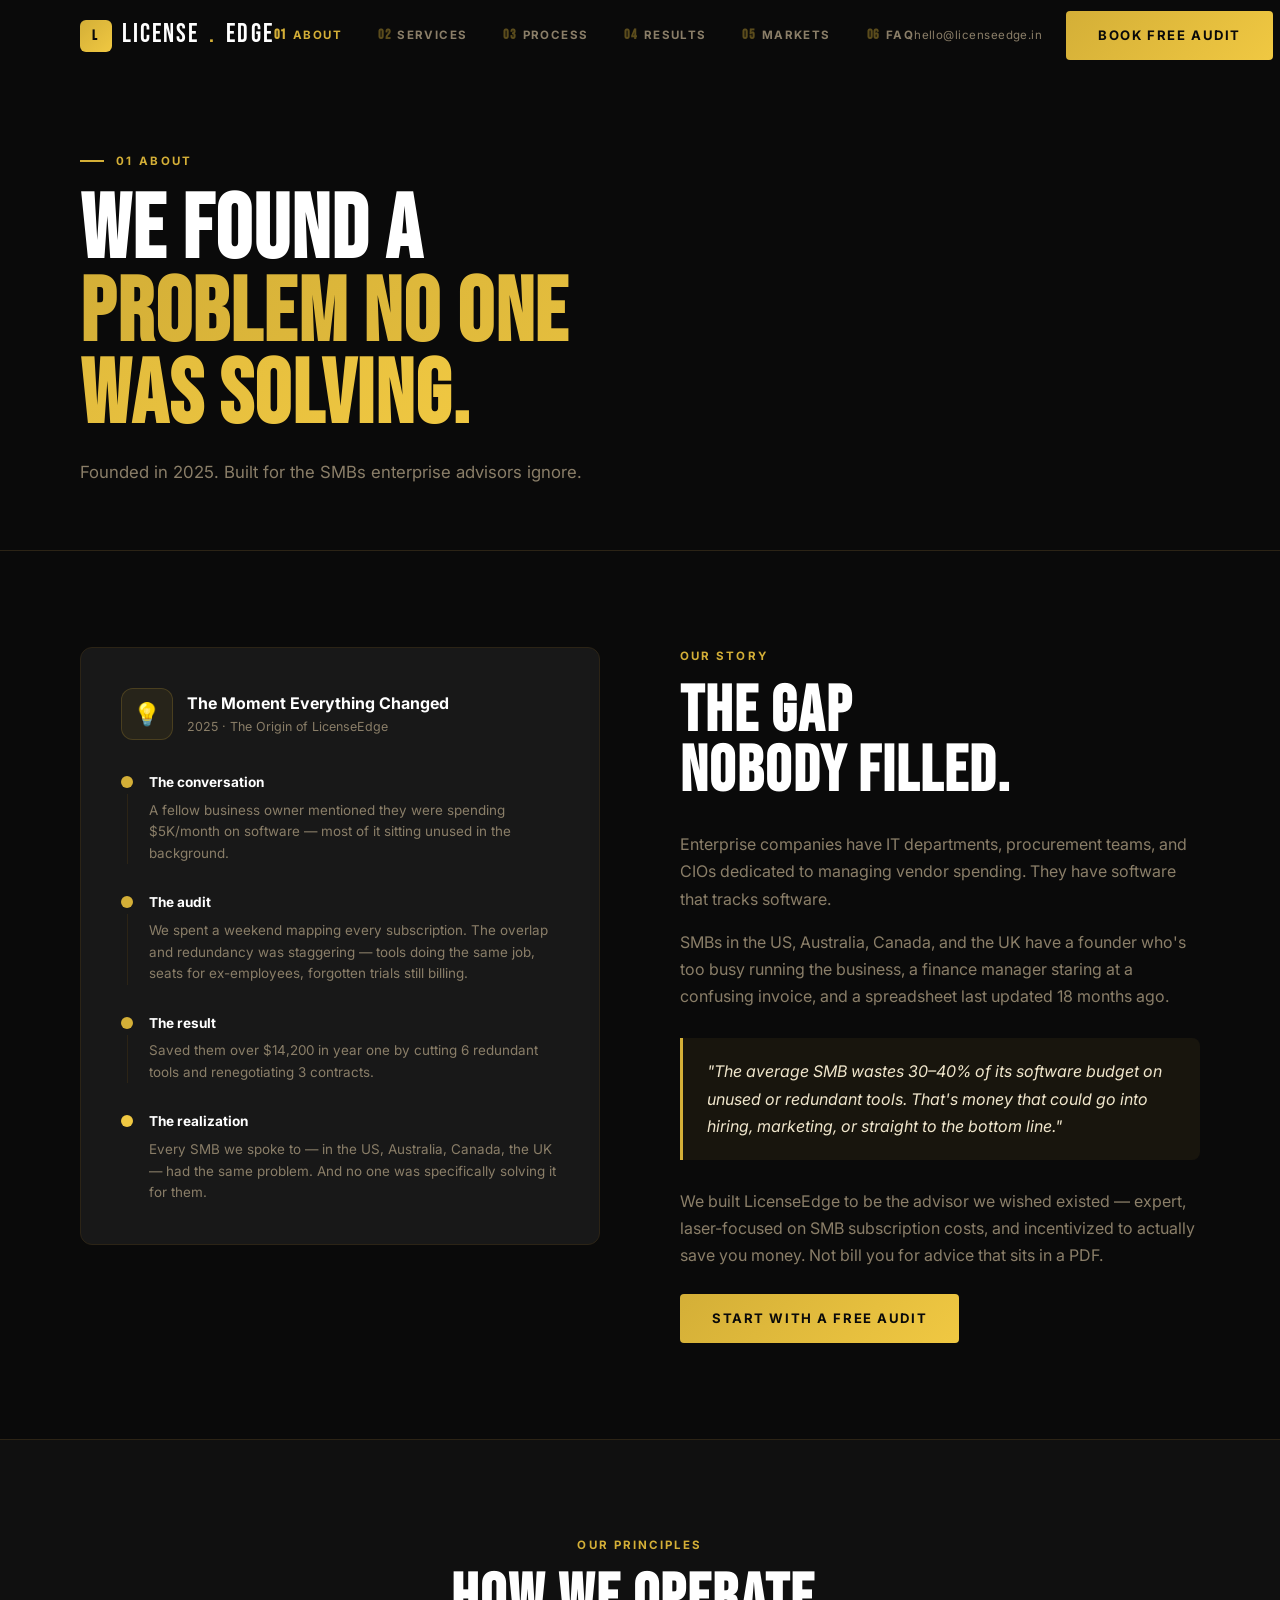
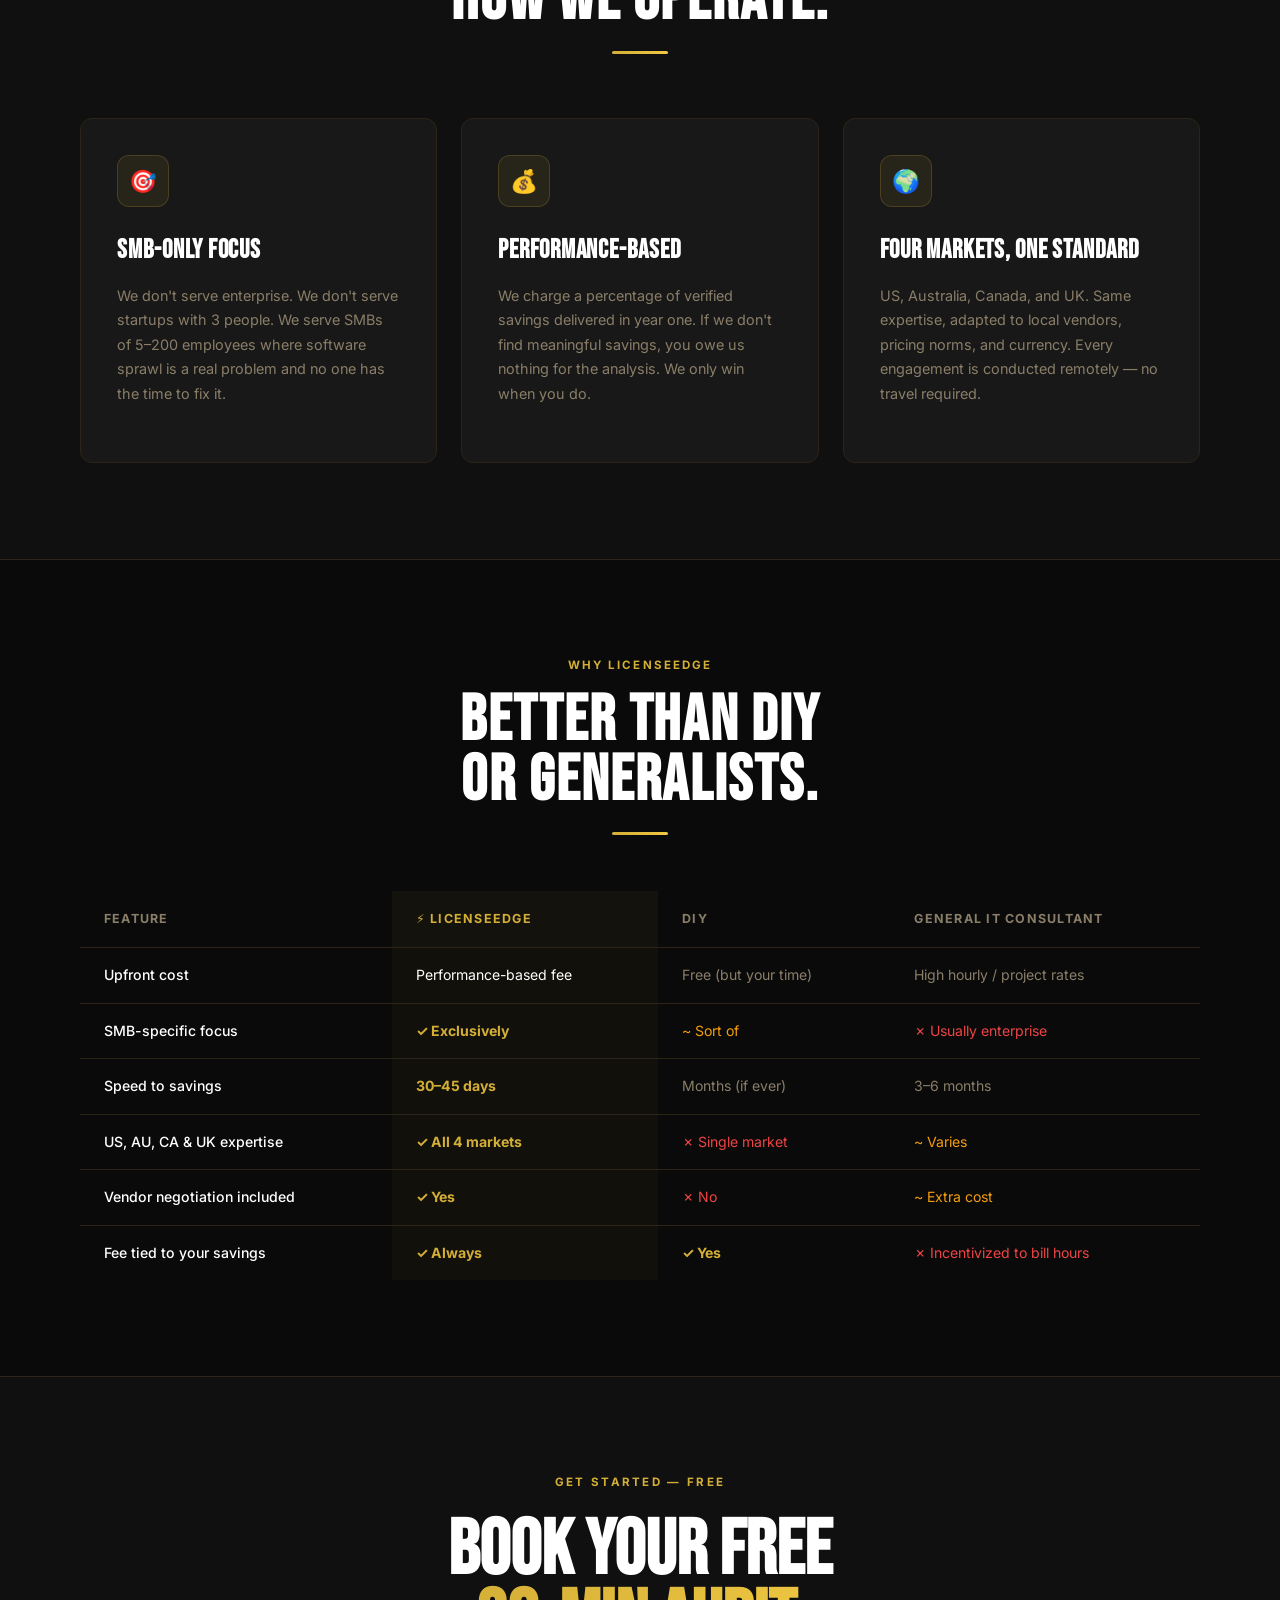
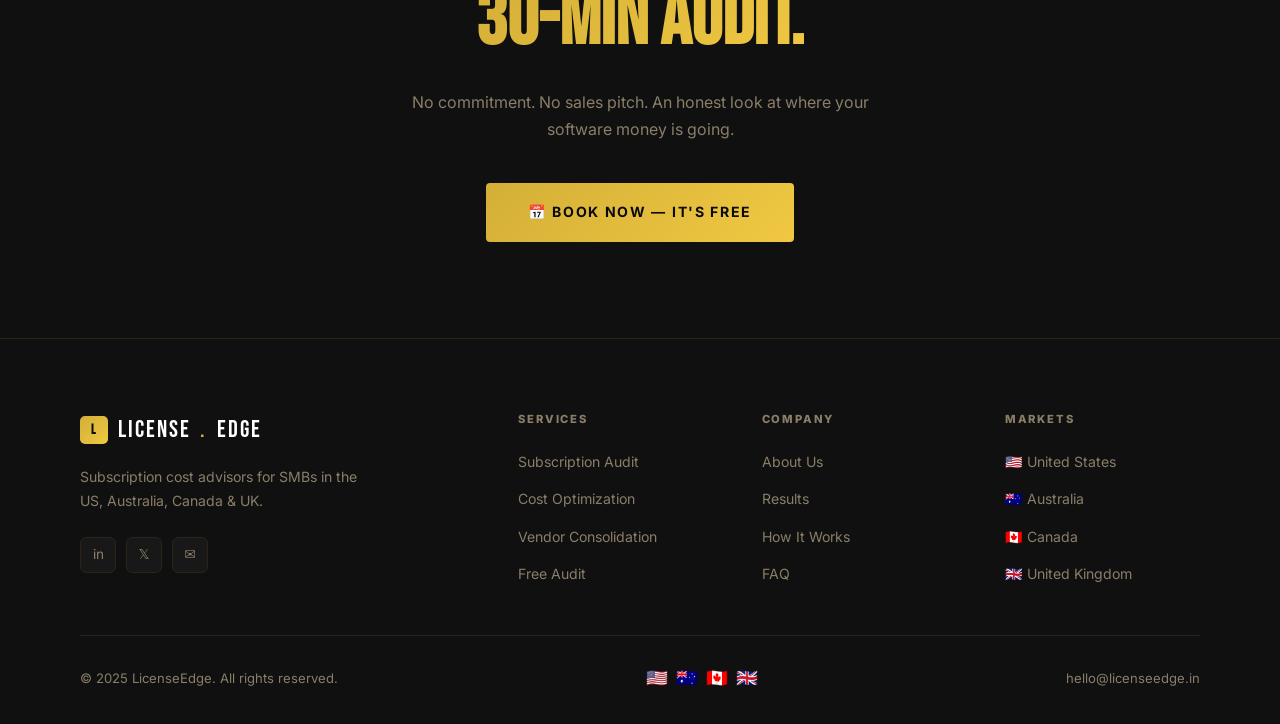
==== commit 4465a1ba: "Add files via upload" ====
--- a/about.html
+++ b/about.html
@@ -1,3485 +1,246 @@
-<!DOCTYPE html><html lang="en"><head><meta charset="UTF-8"><meta name="viewport" content="width=device-width,initial-scale=1.0"><title>About Us — LicenseEdge</title><link rel="preconnect" href="https://fonts.googleapis.com"><link href="https://fonts.googleapis.com/css2?family=Playfair+Display:ital,wght@0,700;0,900;1,700&family=DM+Sans:wght@300;400;500&family=DM+Mono:wght@400;500&display=swap" rel="stylesheet"><style>
-:root{--black:#0a0a0a;--off-white:#f4f1eb;--gold:#c9a84c;--gold-light:#e8c97a;--rust:#c25a2a;--slate:#2a2a35;--mid:#6b6b7a;--border:rgba(201,168,76,0.2)}
-*,*::before,*::after{box-sizing:border-box;margin:0;padding:0}
-html{scroll-behavior:smooth}
-body{background:var(--black);color:var(--off-white);font-family:'DM Sans',sans-serif;font-weight:300;overflow-x:hidden;cursor:none}
-.cursor{position:fixed;width:12px;height:12px;background:var(--gold);border-radius:50%;pointer-events:none;z-index:9999;transform:translate(-50%,-50%);transition:width .3s,height .3s;mix-blend-mode:difference}
-.cursor-ring{position:fixed;width:40px;height:40px;border:1px solid var(--gold);border-radius:50%;pointer-events:none;z-index:9998;transform:translate(-50%,-50%);transition:transform .15s ease-out,width .3s,height .3s;opacity:.5}
-nav{position:fixed;top:0;left:0;right:0;z-index:100;display:flex;align-items:center;justify-content:space-between;padding:24px 60px;background:linear-gradient(to bottom,rgba(10,10,10,.95),transparent);transition:backdrop-filter .3s,background .3s}
-nav.scrolled{backdrop-filter:blur(20px);background:rgba(10,10,10,.9);border-bottom:1px solid var(--border)}
-.logo{font-family:'Playfair Display',serif;font-size:1.4rem;font-weight:700;color:var(--off-white);text-decoration:none}
-.logo span{color:var(--gold)}
-.nav-links{display:flex;gap:36px;list-style:none}
-.nav-links a{color:var(--mid);font-size:.82rem;letter-spacing:.12em;text-transform:uppercase;text-decoration:none;transition:color .2s;cursor:none}
-.nav-links a:hover,.nav-links a.active{color:var(--gold)}
-.nav-cta{background:transparent;border:1px solid var(--gold);color:var(--gold);padding:10px 24px;font-family:'DM Sans',sans-serif;font-size:.8rem;letter-spacing:.1em;text-transform:uppercase;cursor:none;transition:all .3s;text-decoration:none}
-.nav-cta:hover{background:var(--gold);color:var(--black)}
-.hamburger{display:none;flex-direction:column;gap:5px;cursor:none;background:none;border:none;padding:4px}
-.hamburger span{width:24px;height:1px;background:var(--off-white);display:block;transition:all .3s}
-.hero{min-height:100vh;display:flex;flex-direction:column;justify-content:center;align-items:flex-start;padding:120px 60px 80px;position:relative;overflow:hidden}
-.page-hero{min-height:65vh;display:flex;flex-direction:column;justify-content:center;padding:140px 60px 80px;position:relative;overflow:hidden;background:var(--black)}
-.hero-bg{position:absolute;inset:0;z-index:0;background:radial-gradient(ellipse 80% 60% at 70% 50%,rgba(201,168,76,.06) 0%,transparent 60%),radial-gradient(ellipse 40% 40% at 20% 80%,rgba(194,90,42,.04) 0%,transparent 50%)}
-.hero-grid{position:absolute;inset:0;z-index:0;background-image:linear-gradient(rgba(201,168,76,.04) 1px,transparent 1px),linear-gradient(90deg,rgba(201,168,76,.04) 1px,transparent 1px);background-size:60px 60px;mask-image:radial-gradient(ellipse at center,black 30%,transparent 80%)}
-.page-hero-content{position:relative;z-index:1;max-width:750px}
-.section-label{font-family:'DM Mono',monospace;font-size:.75rem;letter-spacing:.25em;text-transform:uppercase;color:var(--gold);margin-bottom:20px;display:flex;align-items:center;gap:12px}
-.section-label::before{content:'';display:block;width:30px;height:1px;background:var(--gold)}
-.hero-eyebrow{font-family:'DM Mono',monospace;font-size:.75rem;letter-spacing:.25em;text-transform:uppercase;color:var(--gold);margin-bottom:28px;display:flex;align-items:center;gap:12px;position:relative;z-index:1;opacity:0;animation:fadeUp .8s .2s forwards}
-.hero-eyebrow::before{content:'';display:block;width:40px;height:1px;background:var(--gold)}
-.hero-headline{font-family:'Playfair Display',serif;font-size:clamp(3.2rem,7vw,6rem);font-weight:900;line-height:1.05;position:relative;z-index:1;opacity:0;animation:fadeUp .8s .4s forwards}
-.page-hero-title{font-family:'Playfair Display',serif;font-size:clamp(3rem,6vw,5.5rem);font-weight:900;line-height:1.05}
-.hero-headline em,.page-hero-title em,.cta-section h2 em{font-style:italic;color:var(--gold)}
-.hero-sub{margin-top:24px;max-width:560px;font-size:1.05rem;line-height:1.75;color:var(--mid);position:relative;z-index:1;opacity:0;animation:fadeUp .8s .6s forwards}
-.page-hero-sub{margin-top:20px;max-width:580px;font-size:1rem;line-height:1.75;color:var(--mid)}
-.hero-actions{margin-top:48px;display:flex;gap:20px;align-items:center;position:relative;z-index:1;opacity:0;animation:fadeUp .8s .8s forwards}
-.hero-stats{position:absolute;bottom:60px;right:60px;z-index:1;display:flex;gap:60px;opacity:0;animation:fadeUp .8s 1s forwards}
-.stat{text-align:right}
-.stat-num{font-family:'Playfair Display',serif;font-size:2.8rem;font-weight:700;color:var(--gold);line-height:1}
-.stat-label{font-size:.75rem;letter-spacing:.15em;text-transform:uppercase;color:var(--mid);margin-top:6px}
-.btn-primary{background:var(--gold);color:var(--black);padding:16px 40px;font-size:.85rem;font-family:'DM Sans',sans-serif;letter-spacing:.12em;text-transform:uppercase;font-weight:500;border:none;cursor:none;text-decoration:none;display:inline-block;transition:background .3s}
-.btn-primary:hover{background:var(--gold-light)}
-.btn-ghost{color:var(--off-white);font-size:.85rem;letter-spacing:.1em;text-transform:uppercase;text-decoration:none;display:inline-flex;align-items:center;gap:8px;transition:color .2s;cursor:none}
-.btn-ghost:hover{color:var(--gold)}
-.marquee-wrap{border-top:1px solid var(--border);border-bottom:1px solid var(--border);overflow:hidden;padding:16px 0;background:rgba(201,168,76,.03)}
-.marquee-track{display:flex;gap:60px;width:max-content;animation:marquee 22s linear infinite}
-.marquee-item{white-space:nowrap;font-family:'DM Mono',monospace;font-size:.72rem;letter-spacing:.2em;text-transform:uppercase;color:var(--mid);display:flex;align-items:center;gap:20px}
-.marquee-dot{width:4px;height:4px;background:var(--gold);border-radius:50%;flex-shrink:0}
-section.pad{padding:120px 60px}
-.section-inner{max-width:1200px;margin:0 auto}
-h2{font-family:'Playfair Display',serif;font-size:clamp(2rem,4vw,3.2rem);font-weight:700;line-height:1.1;margin-bottom:20px}
-.why-us{background:var(--slate);padding:100px 60px}
-.why-grid{display:grid;grid-template-columns:repeat(4,1fr);gap:20px;margin-top:60px}
-.why-card{background:rgba(10,10,10,.4);padding:36px 28px;border:1px solid rgba(201,168,76,.08);transition:border-color .3s}
-.why-card:hover{border-color:rgba(201,168,76,.3)}
-.why-icon{font-size:1.8rem;margin-bottom:16px}
-.why-card h3{font-family:'Playfair Display',serif;font-size:1.15rem;font-weight:700;margin-bottom:10px}
-.why-card p{font-size:.85rem;color:var(--mid);line-height:1.7}
-.services-wrap{background:var(--slate);padding:100px 60px}
-.services-grid{display:grid;grid-template-columns:repeat(3,1fr);gap:2px}
-.service-card{background:rgba(10,10,10,.5);padding:48px 40px;border:1px solid rgba(201,168,76,.08);transition:all .4s;position:relative}
-.service-card::after{content:'';position:absolute;bottom:0;left:0;right:0;height:2px;background:var(--gold);transform:scaleX(0);transform-origin:left;transition:transform .4s}
-.service-card:hover{background:rgba(201,168,76,.05);border-color:rgba(201,168,76,.2)}
-.service-card:hover::after{transform:scaleX(1)}
-.service-num{font-family:'DM Mono',monospace;font-size:.65rem;letter-spacing:.2em;color:var(--gold);margin-bottom:16px;opacity:.6}
-.service-title{font-family:'Playfair Display',serif;font-size:1.35rem;font-weight:700;margin-bottom:14px}
-.service-desc{font-size:.88rem;line-height:1.7;color:var(--mid)}
-.service-list{margin-top:20px;padding:0;list-style:none}
-.service-list li{font-size:.82rem;color:var(--mid);padding:8px 0;border-bottom:1px solid rgba(255,255,255,.04);display:flex;align-items:center;gap:10px}
-.service-list li::before{content:'→';color:var(--gold);font-size:.75rem;flex-shrink:0}
-.process-wrap{background:var(--black);padding:100px 60px}
-.process-header{text-align:center;max-width:600px;margin:0 auto 80px}
-.process-steps{display:grid;grid-template-columns:repeat(4,1fr);position:relative}
-.process-steps::before{content:'';position:absolute;top:32px;left:12.5%;right:12.5%;height:1px;background:linear-gradient(90deg,var(--gold),rgba(201,168,76,.2))}
-.step{padding:0 20px;text-align:center}
-.step-num{width:64px;height:64px;border:1px solid var(--gold);display:flex;align-items:center;justify-content:center;font-family:'Playfair Display',serif;font-size:1.4rem;color:var(--gold);margin:0 auto 28px;background:var(--black);position:relative;z-index:1}
-.step-title{font-size:1rem;font-weight:500;margin-bottom:10px}
-.step-desc{font-size:.85rem;color:var(--mid);line-height:1.6}
-.calculator{background:var(--slate);padding:100px 60px}
-.calc-inner{display:grid;grid-template-columns:1fr 1fr;gap:80px;align-items:center}
-.calc-left p{color:var(--mid);line-height:1.7;margin-bottom:32px}
-.guarantee-box{padding:24px;border-left:3px solid var(--gold);background:rgba(201,168,76,.05)}
-.guarantee-label{font-family:'DM Mono',monospace;font-size:.7rem;letter-spacing:.2em;text-transform:uppercase;color:var(--gold);margin-bottom:8px}
-.guarantee-box p{font-size:.9rem;color:var(--mid);line-height:1.6}
-.calc-widget{background:var(--black);padding:40px;border:1px solid var(--border)}
-.calc-field{margin-bottom:24px}
-.calc-field label{display:block;font-family:'DM Mono',monospace;font-size:.68rem;letter-spacing:.2em;text-transform:uppercase;color:var(--gold);margin-bottom:10px}
-.calc-field input,.calc-field select{width:100%;background:rgba(201,168,76,.04);border:1px solid var(--border);color:var(--off-white);padding:14px 16px;font-family:'DM Sans',sans-serif;font-size:.95rem;outline:none;transition:border-color .2s;cursor:none}
-.calc-field input:focus,.calc-field select:focus{border-color:var(--gold)}
-.calc-field select option{background:var(--slate)}
-.calc-result{margin-top:24px;padding:24px;background:rgba(201,168,76,.06);border-left:3px solid var(--gold)}
-.calc-result-label{font-family:'DM Mono',monospace;font-size:.68rem;letter-spacing:.2em;text-transform:uppercase;color:var(--mid);margin-bottom:6px}
-.calc-result-num{font-family:'Playfair Display',serif;font-size:2.4rem;color:var(--gold);font-weight:700}
-.calc-result-sub{font-size:.78rem;color:var(--mid);margin-top:5px}
-.calc-cta{display:block;width:100%;margin-top:20px;background:var(--gold);color:var(--black);padding:16px;text-align:center;font-family:'DM Sans',sans-serif;font-weight:500;font-size:.85rem;letter-spacing:.12em;text-transform:uppercase;border:none;cursor:none;transition:background .2s;text-decoration:none}
-.calc-cta:hover{background:var(--gold-light)}
-.testimonials{background:var(--black);padding:100px 60px}
-.testimonial-grid{display:grid;grid-template-columns:repeat(3,1fr);gap:24px}
-.testimonial-card{background:var(--slate);padding:40px;border:1px solid rgba(201,168,76,.08);position:relative}
-.testimonial-card::before{content:'"';font-family:'Playfair Display',serif;font-size:6rem;color:var(--gold);opacity:.12;position:absolute;top:10px;left:24px;line-height:1}
-.testimonial-text{font-size:.92rem;line-height:1.75;margin-bottom:24px;position:relative;z-index:1}
-.testimonial-author{display:flex;align-items:center;gap:14px}
-.author-avatar{width:44px;height:44px;border-radius:50%;background:linear-gradient(135deg,var(--gold),var(--rust));display:flex;align-items:center;justify-content:center;font-family:'Playfair Display',serif;font-size:.95rem;color:var(--black)}
-.author-name{font-size:.9rem;font-weight:500}
-.author-title{font-size:.75rem;color:var(--mid);margin-top:2px}
-.savings-badge{position:absolute;top:24px;right:24px;background:rgba(201,168,76,.12);border:1px solid rgba(201,168,76,.3);padding:5px 12px;font-family:'DM Mono',monospace;font-size:.68rem;letter-spacing:.1em;color:var(--gold)}
-.cta-section{padding:140px 60px;position:relative;overflow:hidden;background:var(--black);text-align:center}
-.cta-bg{position:absolute;inset:0;background:radial-gradient(ellipse 70% 60% at 50% 50%,rgba(201,168,76,.07) 0%,transparent 70%)}
-.cta-section h2{font-size:clamp(2.5rem,5vw,4rem);max-width:680px;margin:0 auto 20px;position:relative;z-index:1}
-.cta-section p{color:var(--mid);margin-bottom:48px;font-size:1.05rem;position:relative;z-index:1}
-.cta-section .btn-primary{position:relative;z-index:1}
-.svc-detail{background:var(--black);padding:100px 60px}
-.svc-detail-card{display:grid;grid-template-columns:80px 1fr;gap:48px;padding:60px 0;border-bottom:1px solid var(--border)}
-.svc-detail-card:last-child{border-bottom:none}
-.sdc-num{font-family:'Playfair Display',serif;font-size:4rem;font-weight:900;color:rgba(201,168,76,.2);line-height:1;padding-top:8px}
-.sdc-content h2{font-size:clamp(1.8rem,3vw,2.4rem);margin-bottom:16px}
-.sdc-lead{font-size:1rem;color:var(--mid);line-height:1.75;margin-bottom:40px;max-width:700px}
-.sdc-grid{display:grid;grid-template-columns:repeat(2,1fr);gap:24px;margin-bottom:32px}
-.sdc-item{padding:24px;background:rgba(201,168,76,.04);border:1px solid var(--border)}
-.sdc-item-title{font-family:'DM Sans',sans-serif;font-weight:500;margin-bottom:8px;font-size:.95rem}
-.sdc-item p{font-size:.85rem;color:var(--mid);line-height:1.65}
-.sdc-outcome{display:inline-flex;align-items:center;gap:12px;padding:14px 20px;border:1px solid rgba(201,168,76,.3);background:rgba(201,168,76,.06)}
-.outcome-label{font-family:'DM Mono',monospace;font-size:.65rem;letter-spacing:.2em;text-transform:uppercase;color:var(--gold)}
-.about-story-grid{display:grid;grid-template-columns:1fr 1fr;gap:80px;align-items:start}
-.about-story-text p{color:var(--mid);line-height:1.8;margin-bottom:18px;font-size:.95rem}
-.about-story-text strong{color:var(--off-white);font-weight:500}
-.about-numbers{display:grid;grid-template-columns:1fr 1fr;gap:16px}
-.about-num-card{padding:28px;border:1px solid var(--border);background:rgba(201,168,76,.04)}
-.about-num{font-family:'Playfair Display',serif;font-size:2.4rem;font-weight:700;color:var(--gold);line-height:1}
-.about-num-label{font-size:.78rem;color:var(--mid);margin-top:6px;line-height:1.4}
-.values-grid{display:grid;grid-template-columns:repeat(3,1fr);gap:20px}
-.value-card{background:rgba(201,168,76,.04);padding:40px 32px;border:1px solid var(--border)}
-.value-icon{font-size:1.8rem;margin-bottom:16px}
-.value-title{font-family:'Playfair Display',serif;font-size:1.2rem;font-weight:700;margin-bottom:10px}
-.value-desc{font-size:.85rem;color:var(--mid);line-height:1.7}
-.founder-card{display:grid;grid-template-columns:360px 1fr;gap:80px;align-items:start;max-width:1100px;margin:0 auto}
-.founder-img-wrap{position:relative}
-.founder-img{width:100%;aspect-ratio:3/4;object-fit:cover;object-position:top center;display:block;filter:grayscale(15%);transition:filter .4s}
-.founder-img:hover{filter:grayscale(0%)}
-.founder-img-border{position:absolute;bottom:-16px;right:-16px;width:calc(100% - 32px);height:calc(100% - 32px);border:1px solid var(--gold);z-index:-1;pointer-events:none}
-.founder-info{padding-top:12px}
-.founder-name{font-family:'Playfair Display',serif;font-size:2.2rem;font-weight:700;margin-bottom:6px}
-.founder-role{font-family:'DM Mono',monospace;font-size:.72rem;letter-spacing:.2em;text-transform:uppercase;color:var(--gold);margin-bottom:28px}
-.founder-bio p{font-size:.93rem;color:var(--mid);line-height:1.8;margin-bottom:16px}
-.founder-bio strong{color:var(--off-white);font-weight:500}
-.founder-linkedin{display:inline-flex;align-items:center;gap:10px;background:transparent;border:1px solid var(--gold);color:var(--gold);padding:12px 24px;font-size:.82rem;letter-spacing:.1em;text-transform:uppercase;text-decoration:none;transition:all .3s;cursor:none;margin-top:8px}
-.founder-linkedin:hover{background:var(--gold);color:var(--black)}
-.founder-linkedin svg{width:18px;height:18px;fill:currentColor;flex-shrink:0}
-.founder-stats{display:grid;grid-template-columns:repeat(3,1fr);gap:16px;margin-top:32px}
-.founder-stat{padding:20px;border:1px solid var(--border)}
-.founder-stat-num{font-family:'Playfair Display',serif;font-size:1.8rem;color:var(--gold);font-weight:700}
-.founder-stat-label{font-size:.7rem;color:var(--mid);letter-spacing:.1em;text-transform:uppercase;margin-top:4px}
-.contact-grid{display:grid;grid-template-columns:1fr 1fr;gap:80px;align-items:start}
-.contact-info h3{font-family:'Playfair Display',serif;font-size:1.8rem;font-weight:700;margin-bottom:16px}
-.contact-info>p{color:var(--mid);line-height:1.75;margin-bottom:36px;font-size:.93rem}
-.contact-detail{display:flex;align-items:flex-start;gap:16px;margin-bottom:24px;padding-bottom:24px;border-bottom:1px solid var(--border)}
-.contact-detail:last-of-type{border-bottom:none}
-.contact-icon{width:44px;height:44px;border:1px solid var(--border);display:flex;align-items:center;justify-content:center;font-size:1rem;flex-shrink:0}
-.contact-detail-label{font-family:'DM Mono',monospace;font-size:.65rem;letter-spacing:.2em;text-transform:uppercase;color:var(--mid);margin-bottom:4px}
-.contact-detail-value{font-size:.92rem}
-.contact-detail-value a{color:var(--gold);text-decoration:none}
-.contact-form-wrap{background:var(--black);padding:48px;border:1px solid var(--border)}
-.form-field{margin-bottom:20px}
-.form-field label{display:block;font-family:'DM Mono',monospace;font-size:.67rem;letter-spacing:.2em;text-transform:uppercase;color:var(--gold);margin-bottom:9px}
-.form-field input,.form-field textarea,.form-field select{width:100%;background:rgba(201,168,76,.04);border:1px solid var(--border);color:var(--off-white);padding:13px 15px;font-family:'DM Sans',sans-serif;font-size:.9rem;outline:none;transition:border-color .2s;cursor:none;resize:vertical}
-.form-field input:focus,.form-field textarea:focus,.form-field select:focus{border-color:var(--gold)}
-.form-field textarea{min-height:110px}
-.form-grid-2{display:grid;grid-template-columns:1fr 1fr;gap:16px}
-.form-submit{width:100%;background:var(--gold);color:var(--black);border:none;padding:16px;font-family:'DM Sans',sans-serif;font-weight:500;font-size:.85rem;letter-spacing:.12em;text-transform:uppercase;cursor:none;transition:background .2s;margin-top:8px}
-.form-submit:hover{background:var(--gold-light)}
-.form-success{display:none;text-align:center;padding:48px 32px}
-.form-success .check{font-size:2.5rem;margin-bottom:16px}
-.form-success h3{font-family:'Playfair Display',serif;font-size:1.5rem;margin-bottom:12px;color:var(--gold)}
-.form-success p{color:var(--mid);font-size:.9rem;line-height:1.7}
-footer{background:var(--slate);padding:48px 60px;border-top:1px solid var(--border)}
-.footer-inner{display:flex;justify-content:space-between;align-items:center;flex-wrap:wrap;gap:24px}
-.footer-logo{font-family:'Playfair Display',serif;font-size:1.3rem;color:var(--off-white)}
-.footer-logo span{color:var(--gold)}
-.footer-links{display:flex;gap:28px;flex-wrap:wrap}
-.footer-links a{font-size:.78rem;color:var(--mid);text-decoration:none;transition:color .2s;cursor:none}
-.footer-links a:hover{color:var(--gold)}
-.footer-right{text-align:right}
-.footer-email a{font-size:.85rem;color:var(--gold);text-decoration:none;display:block;margin-bottom:6px}
-.footer-copy{font-size:.75rem;color:var(--mid)}
-.chat-toggle{position:fixed;bottom:32px;right:32px;z-index:500;width:60px;height:60px;background:var(--gold);border:none;cursor:none;display:flex;align-items:center;justify-content:center;box-shadow:0 8px 32px rgba(201,168,76,.3);transition:all .3s}
-.chat-toggle:hover{background:var(--gold-light);transform:scale(1.05)}
-.chat-toggle svg{width:24px;height:24px;color:var(--black)}
-.chat-bubble{position:absolute;top:-44px;right:0;white-space:nowrap;background:var(--slate);border:1px solid var(--border);padding:8px 14px;font-size:.78rem;color:var(--off-white);pointer-events:none;animation:pulseBubble 3s ease-in-out infinite}
-.chat-bubble::after{content:'';position:absolute;bottom:-8px;right:20px;border-left:8px solid transparent;border-right:8px solid transparent;border-top:8px solid var(--slate)}
-.chat-panel{position:fixed;bottom:108px;right:32px;z-index:500;width:380px;background:#111115;border:1px solid var(--border);box-shadow:0 24px 80px rgba(0,0,0,.6);transform:translateY(20px) scale(.95);opacity:0;pointer-events:none;transition:all .3s cubic-bezier(.16,1,.3,1);display:flex;flex-direction:column;height:520px}
-.chat-panel.open{transform:translateY(0) scale(1);opacity:1;pointer-events:all}
-.chat-header{padding:20px 24px;border-bottom:1px solid var(--border);display:flex;align-items:center;gap:12px;background:rgba(201,168,76,.04);flex-shrink:0}
-.chat-avatar{width:36px;height:36px;background:var(--gold);display:flex;align-items:center;justify-content:center;font-family:'Playfair Display',serif;font-size:.9rem;color:var(--black);font-weight:700;flex-shrink:0}
-.chat-header-info{flex:1}
-.chat-name{font-size:.9rem;font-weight:500}
-.chat-status{font-size:.72rem;color:#4caf50;display:flex;align-items:center;gap:5px;margin-top:2px}
-.chat-status::before{content:'';width:6px;height:6px;background:#4caf50;border-radius:50%;display:inline-block}
-.chat-close{background:none;border:none;color:var(--mid);cursor:none;font-size:1.2rem;padding:4px;transition:color .2s}
-.chat-messages{flex:1;overflow-y:auto;padding:24px;display:flex;flex-direction:column;gap:16px}
-.chat-messages::-webkit-scrollbar{width:4px}
-.chat-messages::-webkit-scrollbar-thumb{background:var(--border)}
-.msg{max-width:85%}
-.msg-bot{align-self:flex-start}
-.msg-user{align-self:flex-end}
-.msg-bubble{padding:12px 16px;font-size:.88rem;line-height:1.5}
-.msg-bot .msg-bubble{background:rgba(201,168,76,.08);border:1px solid rgba(201,168,76,.15);color:var(--off-white)}
-.msg-user .msg-bubble{background:var(--gold);color:var(--black);font-weight:500}
-.msg-time{font-size:.65rem;color:var(--mid);margin-top:4px}
-.msg-user .msg-time{text-align:right}
-.typing{display:flex;gap:4px;align-items:center;padding:4px 0}
-.typing span{width:6px;height:6px;background:var(--gold);border-radius:50%;opacity:.4;animation:typingDot 1.4s ease-in-out infinite}
-.typing span:nth-child(2){animation-delay:.2s}
-.typing span:nth-child(3){animation-delay:.4s}
-.chat-input-wrap{padding:16px 24px;border-top:1px solid var(--border);display:flex;gap:12px;align-items:center;flex-shrink:0}
-.chat-input{flex:1;background:rgba(201,168,76,.04);border:1px solid var(--border);color:var(--off-white);padding:12px 14px;font-family:'DM Sans',sans-serif;font-size:.88rem;outline:none;transition:border-color .2s;resize:none;height:44px;cursor:none}
-.chat-input:focus{border-color:var(--gold)}
-.chat-send{background:var(--gold);border:none;width:44px;height:44px;display:flex;align-items:center;justify-content:center;cursor:none;transition:background .2s;flex-shrink:0}
-.chat-send:hover{background:var(--gold-light)}
-.chat-send svg{width:18px;height:18px;color:var(--black)}
-.chat-powered{text-align:center;padding:10px;font-size:.65rem;color:var(--mid);letter-spacing:.1em;border-top:1px solid rgba(255,255,255,.04);flex-shrink:0}
-.quick-replies{display:flex;flex-wrap:wrap;gap:8px;margin-top:10px}
-.qr-btn{background:transparent;border:1px solid var(--border);color:var(--gold);padding:6px 12px;font-size:.75rem;cursor:none;transition:all .2s;font-family:'DM Sans',sans-serif;white-space:nowrap}
-.qr-btn:hover{background:rgba(201,168,76,.1);border-color:var(--gold)}
-.reveal{opacity:0;transform:translateY(28px);transition:opacity .8s ease,transform .8s ease}
-.reveal.visible{opacity:1;transform:translateY(0)}
-@keyframes fadeUp{from{opacity:0;transform:translateY(24px)}to{opacity:1;transform:translateY(0)}}
-@keyframes marquee{from{transform:translateX(0)}to{transform:translateX(-50%)}}
-@keyframes pulseBubble{0%,100%{opacity:1;transform:translateY(0)}50%{opacity:.7;transform:translateY(-3px)}}
-@keyframes typingDot{0%,60%,100%{opacity:.4;transform:scale(1)}30%{opacity:1;transform:scale(1.3)}}
-@media(max-width:1024px){.why-grid{grid-template-columns:repeat(2,1fr)}.sdc-grid{grid-template-columns:1fr}}
-@media(max-width:900px){
-  nav{padding:20px 24px}
-  .nav-links{display:none;position:fixed;top:0;left:0;right:0;bottom:0;background:rgba(10,10,10,.97);flex-direction:column;justify-content:center;align-items:center;gap:32px;z-index:99}
-  .nav-links.open{display:flex}
-  .hamburger{display:flex;z-index:101}
-  .hero,.page-hero{padding:100px 24px 60px}
-  section.pad,.why-us,.services-wrap,.process-wrap,.calculator,.testimonials,.cta-section,.svc-detail{padding:80px 24px}
-  footer{padding:40px 24px}
-  .hero-stats{right:24px;bottom:30px;gap:28px}
-  .stat-num{font-size:2rem}
-  .services-grid,.testimonial-grid,.values-grid,.why-grid{grid-template-columns:1fr}
-  .process-steps{grid-template-columns:1fr 1fr;gap:40px}
-  .process-steps::before{display:none}
-  .calc-inner,.contact-grid,.about-story-grid{grid-template-columns:1fr;gap:40px}
-  .founder-card{grid-template-columns:1fr;gap:40px}
-  .founder-img-wrap{max-width:300px}
-  .form-grid-2{grid-template-columns:1fr}
-  .footer-inner{flex-direction:column;text-align:center}
-  .footer-right{text-align:center}
-  .chat-panel{width:calc(100vw - 48px);right:24px}
-  .svc-detail-card{grid-template-columns:1fr;gap:16px}
-  .sdc-num{font-size:2.5rem}
-  .about-numbers{grid-template-columns:1fr 1fr}
-  .founder-stats{grid-template-columns:1fr 1fr}
-}
-</style></head><body>
-<div class="cursor" id="cursor"></div><div class="cursor-ring" id="cursorRing"></div>
-<nav id="navbar"><a href="index.html" class="logo">License<span>Edge</span></a><ul class="nav-links" id="navLinks"><li><a href="index.html">Home</a></li><li><a href="services.html">Services</a></li><li><a href="about.html" class="active">About Us</a></li><li><a href="contact.html">Contact</a></li></ul><a href="contact.html" class="nav-cta">Free Audit</a><button class="hamburger" id="hamburger" onclick="toggleMenu()"><span></span><span></span><span></span></button></nav>
-
-<section class="page-hero"><div class="hero-bg"></div><div class="hero-grid"></div><div class="page-hero-content reveal"><div class="section-label">About LicenseEdge</div><h1 class="page-hero-title">We Exist Because<br><em>Adobe Overcharges.</em></h1><p class="page-hero-sub">LicenseEdge was built by someone who spent years inside the Adobe ecosystem — and saw firsthand how much money businesses waste without even knowing it.</p></div></section>
-
-<div class="pad" style="background:var(--black);padding:120px 60px"><div class="section-inner"><div class="about-story-grid reveal">
-  <div class="about-story-text"><div class="section-label">Our Story</div><h2>Born From the Inside</h2><p>LicenseEdge started with a simple observation: <strong>businesses are paying 30–50% more than they need to for Adobe</strong> — and nobody is helping them fix it.</p><p>Large consulting firms only care about enterprise deals. Adobe's own sales team has no incentive to reduce your bill. And small businesses don't have dedicated procurement teams to fight back.</p><p>We stepped in to fill that gap. With deep knowledge of Adobe's licensing structure, pricing levers, and negotiation windows, we give businesses the same advantage that Fortune 500 companies have — without the enterprise price tag.</p><p>Today we serve creative agencies, marketing firms, and businesses across the <strong>US, Australia, and New Zealand</strong> — helping them reclaim thousands every year.</p></div>
-  <div class="about-numbers"><div class="about-num-card"><div class="about-num">47%</div><div class="about-num-label">Average savings found per client</div></div><div class="about-num-card"><div class="about-num">$2.4M</div><div class="about-num-label">Total saved for clients to date</div></div><div class="about-num-card"><div class="about-num">24hr</div><div class="about-num-label">Average audit turnaround time</div></div><div class="about-num-card"><div class="about-num">3</div><div class="about-num-label">Markets: US, AUS, NZ</div></div></div>
-</div></div></div>
-
-<div style="background:var(--slate);padding:120px 60px"><div class="section-inner"><div class="section-label reveal" style="justify-content:center;margin-bottom:60px">Meet the Founder</div>
-<div class="founder-card reveal">
-  <div class="founder-img-wrap"><img class="founder-img" src="[data-uri]
-[base64]
-[base64]
-[base64]
-[base64]
-[base64]
-[base64]
-[base64]
-[base64]
-[base64]
-[base64]
-[base64]
-[base64]
-[base64]
-[base64]
-[base64]
-[base64]
-[base64]
-[base64]
-[base64]
-[base64]
-[base64]
-[base64]
-[base64]
-[base64]
-[base64]
-[base64]
-[base64]
-[base64]
-[base64]
-[base64]
-[base64]
-[base64]
-[base64]
-[base64]
-[base64]
-[base64]
-[base64]
-[base64]
-[base64]
-[base64]
-[base64]
-[base64]
-[base64]
-[base64]
-[base64]
-[base64]
-[base64]
-[base64]
-[base64]
-[base64]
-[base64]
-[base64]
-[base64]
-[base64]
-[base64]
-[base64]
-[base64]
-[base64]
-[base64]
-[base64]
-[base64]
-[base64]
-[base64]
-[base64]
-[base64]
-[base64]
-[base64]
-[base64]
-[base64]
-[base64]
-[base64]
-[base64]
-[base64]
-[base64]
-[base64]
-[base64]
-[base64]
-[base64]
-[base64]
-[base64]
-[base64]
-[base64]
-[base64]
-[base64]
-[base64]
-[base64]
-[base64]
-[base64]
-[base64]
-[base64]
-[base64]
-[base64]
-[base64]
-[base64]
-[base64]
-[base64]
-[base64]
-[base64]
-[base64]
-[base64]
-[base64]
-[base64]
-[base64]
-[base64]
-[base64]
-[base64]
-[base64]
-[base64]
-[base64]
-[base64]
-[base64]
-[base64]
-[base64]
-[base64]
-[base64]
-[base64]
-[base64]
-[base64]
-[base64]
-[base64]
-[base64]
-[base64]
-[base64]
-[base64]
-[base64]
-[base64]
-[base64]
-[base64]
-[base64]
-[base64]
-[base64]
-[base64]
-[base64]
-[base64]
-[base64]
-[base64]
-[base64]
-[base64]
-[base64]
-[base64]
-[base64]
-[base64]
-[base64]
-[base64]
-[base64]
-[base64]
-[base64]
-[base64]
-[base64]
-[base64]
-[base64]
-[base64]
-[base64]
-[base64]
-[base64]
-[base64]
-[base64]
-[base64]
-[base64]
-[base64]
-[base64]
-[base64]
-[base64]
-[base64]
-[base64]
-[base64]
-[base64]
-[base64]
-[base64]
-[base64]
-[base64]
-[base64]
-[base64]
-[base64]
-[base64]
-[base64]
-[base64]
-[base64]
-[base64]
-[base64]
-[base64]
-[base64]
-[base64]
-[base64]
-[base64]
-[base64]
-[base64]
-[base64]
-[base64]
-[base64]
-[base64]
-[base64]
-[base64]
-[base64]
-[base64]
-[base64]
-[base64]
-[base64]
-[base64]
-[base64]
-[base64]
-[base64]
-[base64]
-[base64]
-[base64]
-[base64]
-[base64]
-[base64]
-[base64]
-[base64]
-[base64]
-[base64]
-[base64]
-[base64]
-[base64]
-[base64]
-[base64]
-[base64]
-[base64]
-[base64]
-[base64]
-[base64]
-[base64]
-[base64]
-[base64]
-[base64]
-[base64]
-[base64]
-[base64]
-[base64]
-[base64]
-[base64]
-[base64]
-[base64]
-[base64]
-[base64]
-[base64]
-[base64]
-[base64]
-[base64]
-[base64]
-[base64]
-[base64]
-[base64]
-[base64]
-[base64]
-[base64]
-[base64]
-[base64]
-[base64]
-[base64]
-[base64]
-[base64]
-[base64]
-[base64]
-[base64]
-[base64]
-[base64]
-[base64]
-[base64]
-[base64]
-[base64]
-[base64]
-[base64]
-[base64]
-[base64]
-[base64]
-[base64]
-[base64]
-[base64]
-[base64]
-[base64]
-[base64]
-[base64]
-[base64]
-[base64]
-[base64]
-[base64]
-[base64]
-[base64]
-[base64]
-[base64]
-[base64]
-[base64]
-[base64]
-[base64]
-[base64]
-[base64]
-[base64]
-[base64]
-[base64]
-[base64]
-[base64]
-[base64]
-[base64]
-[base64]
-[base64]
-[base64]
-[base64]
-[base64]
-[base64]
-[base64]
-[base64]
-[base64]
-[base64]
-[base64]
-[base64]
-[base64]
-[base64]
-[base64]
-[base64]
-[base64]
-[base64]
-[base64]
-[base64]
-[base64]
-[base64]
-[base64]
-[base64]
-[base64]
-[base64]
-[base64]
-[base64]
-[base64]
-[base64]
-[base64]
-[base64]
-[base64]
-[base64]
-[base64]
-[base64]
-[base64]
-[base64]
-[base64]
-[base64]
-[base64]
-[base64]
-[base64]
-[base64]
-[base64]
-[base64]
-[base64]
-[base64]
-[base64]
-[base64]
-[base64]
-[base64]
-[base64]
-[base64]
-[base64]
-[base64]
-[base64]
-[base64]
-[base64]
-[base64]
-[base64]
-[base64]
-[base64]
-[base64]
-[base64]
-[base64]
-[base64]
-[base64]
-[base64]
-[base64]
-[base64]
-[base64]
-[base64]
-[base64]
-[base64]
-[base64]
-[base64]
-[base64]
-[base64]
-[base64]
-[base64]
-[base64]
-[base64]
-[base64]
-[base64]
-[base64]
-[base64]
-[base64]
-[base64]
-[base64]
-[base64]
-[base64]
-[base64]
-[base64]
-[base64]
-[base64]
-[base64]
-[base64]
-[base64]
-[base64]
-[base64]
-[base64]
-[base64]
-[base64]
-[base64]
-[base64]
-[base64]
-[base64]
-[base64]
-[base64]
-[base64]
-[base64]
-[base64]
-[base64]
-[base64]
-[base64]
-[base64]
-[base64]
-[base64]
-[base64]
-[base64]
-[base64]
-[base64]
-[base64]
-[base64]
-[base64]
-[base64]
-[base64]
-[base64]
-[base64]
-[base64]
-[base64]
-[base64]
-[base64]
-[base64]
-[base64]
-[base64]
-[base64]
-[base64]
-[base64]
-[base64]
-[base64]
-[base64]
-[base64]
-[base64]
-[base64]
-[base64]
-[base64]
-[base64]
-[base64]
-[base64]
-[base64]
-[base64]
-[base64]
-[base64]
-[base64]
-[base64]
-[base64]
-[base64]
-[base64]
-[base64]
-[base64]
-[base64]
-[base64]
-[base64]
-[base64]
-[base64]
-[base64]
-[base64]
-[base64]
-[base64]
-[base64]
-[base64]
-[base64]
-[base64]
-[base64]
-[base64]
-[base64]
-[base64]
-[base64]
-[base64]
-[base64]
-[base64]
-[base64]
-[base64]
-[base64]
-[base64]
-[base64]
-[base64]
-[base64]
-[base64]
-[base64]
-[base64]
-[base64]
-[base64]
-[base64]
-[base64]
-[base64]
-[base64]
-[base64]
-[base64]
-[base64]
-[base64]
-[base64]
-[base64]
-[base64]
-[base64]
-[base64]
-[base64]
-[base64]
-[base64]
-[base64]
-[base64]
-[base64]
-[base64]
-[base64]
-[base64]
-[base64]
-[base64]
-[base64]
-[base64]
-[base64]
-[base64]
-[base64]
-[base64]
-[base64]
-[base64]
-[base64]
-[base64]
-[base64]
-[base64]
-[base64]
-[base64]
-[base64]
-[base64]
-[base64]
-[base64]
-[base64]
-[base64]
-[base64]
-[base64]
-[base64]
-[base64]
-[base64]
-[base64]
-[base64]
-[base64]
-[base64]
-[base64]
-[base64]
-[base64]
-[base64]
-[base64]
-[base64]
-[base64]
-[base64]
-[base64]
-[base64]
-[base64]
-[base64]
-[base64]
-[base64]
-[base64]
-[base64]
-[base64]
-[base64]
-[base64]
-[base64]
-[base64]
-[base64]
-[base64]
-[base64]
-[base64]
-[base64]
-[base64]
-[base64]
-[base64]
-[base64]
-[base64]
-[base64]
-[base64]
-[base64]
-[base64]
-[base64]
-[base64]
-[base64]
-[base64]
-[base64]
-[base64]
-[base64]
-[base64]
-[base64]
-[base64]
-[base64]
-[base64]
-[base64]
-[base64]
-[base64]
-[base64]
-[base64]
-[base64]
-[base64]
-[base64]
-[base64]
-[base64]
-[base64]
-[base64]
-[base64]
-[base64]
-[base64]
-[base64]
-[base64]
-[base64]
-[base64]
-[base64]
-[base64]
-[base64]
-[base64]
-[base64]
-[base64]
-[base64]
-[base64]
-[base64]
-[base64]
-[base64]
-[base64]
-[base64]
-[base64]
-[base64]
-[base64]
-[base64]
-[base64]
-[base64]
-[base64]
-[base64]
-[base64]
-[base64]
-[base64]
-[base64]
-[base64]
-[base64]
-[base64]
-[base64]
-[base64]
-[base64]
-[base64]
-[base64]
-[base64]
-[base64]
-[base64]
-[base64]
-[base64]
-[base64]
-[base64]
-[base64]
-[base64]
-[base64]
-[base64]
-[base64]
-[base64]
-[base64]
-[base64]
-[base64]
-[base64]
-[base64]
-[base64]
-[base64]
-[base64]
-[base64]
-[base64]
-[base64]
-[base64]
-[base64]
-[base64]
-[base64]
-[base64]
-[base64]
-[base64]
-[base64]
-[base64]
-[base64]
-[base64]
-[base64]
-[base64]
-[base64]
-[base64]
-[base64]
-[base64]
-[base64]
-[base64]
-[base64]
-[base64]
-[base64]
-[base64]
-[base64]
-[base64]
-[base64]
-[base64]
-[base64]
-[base64]
-[base64]
-[base64]
-[base64]
-[base64]
-[base64]
-[base64]
-[base64]
-[base64]
-[base64]
-[base64]
-[base64]
-[base64]
-[base64]
-[base64]
-[base64]
-[base64]
-[base64]
-[base64]
-[base64]
-[base64]
-[base64]
-[base64]
-[base64]
-[base64]
-[base64]
-[base64]
-[base64]
-[base64]
-[base64]
-[base64]
-[base64]
-[base64]
-[base64]
-[base64]
-[base64]
-[base64]
-[base64]
-[base64]
-[base64]
-[base64]
-[base64]
-[base64]
-[base64]
-[base64]
-[base64]
-[base64]
-[base64]
-[base64]
-[base64]
-[base64]
-[base64]
-[base64]
-[base64]
-[base64]
-[base64]
-[base64]
-[base64]
-[base64]
-[base64]
-[base64]
-[base64]
-[base64]
-[base64]
-[base64]
-[base64]
-[base64]
-[base64]
-[base64]
-[base64]
-[base64]
-[base64]
-[base64]
-[base64]
-[base64]
-[base64]
-[base64]
-[base64]
-[base64]
-[base64]
-[base64]
-[base64]
-[base64]
-[base64]
-[base64]
-[base64]
-[base64]
-[base64]
-[base64]
-[base64]
-[base64]
-[base64]
-[base64]
-[base64]
-[base64]
-[base64]
-[base64]
-[base64]
-[base64]
-[base64]
-[base64]
-[base64]
-[base64]
-[base64]
-[base64]
-[base64]
-[base64]
-[base64]
-[base64]
-[base64]
-[base64]
-[base64]
-[base64]
-[base64]
-[base64]
-[base64]
-[base64]
-[base64]
-[base64]
-[base64]
-[base64]
-[base64]
-[base64]
-[base64]
-[base64]
-[base64]
-[base64]
-[base64]
-[base64]
-[base64]
-[base64]
-[base64]
-[base64]
-[base64]
-[base64]
-[base64]
-[base64]
-[base64]
-[base64]
-[base64]
-[base64]
-[base64]
-[base64]
-[base64]
-[base64]
-[base64]
-[base64]
-[base64]
-[base64]
-[base64]
-[base64]
-[base64]
-[base64]
-[base64]
-[base64]
-[base64]
-[base64]
-[base64]
-[base64]
-[base64]
-[base64]
-[base64]
-[base64]
-[base64]
-[base64]
-[base64]
-[base64]
-[base64]
-[base64]
-[base64]
-[base64]
-[base64]
-[base64]
-[base64]
-[base64]
-[base64]
-[base64]
-[base64]
-[base64]
-[base64]
-[base64]
-[base64]
-[base64]
-[base64]
-[base64]
-[base64]
-[base64]
-[base64]
-[base64]
-[base64]
-[base64]
-[base64]
-[base64]
-[base64]
-[base64]
-[base64]
-[base64]
-[base64]
-[base64]
-[base64]
-[base64]
-[base64]
-[base64]
-[base64]
-[base64]
-[base64]
-[base64]
-[base64]
-[base64]
-[base64]
-[base64]
-[base64]
-[base64]
-[base64]
-[base64]
-[base64]
-[base64]
-[base64]
-[base64]
-[base64]
-[base64]
-[base64]
-[base64]
-[base64]
-[base64]
-[base64]
-[base64]
-[base64]
-[base64]
-[base64]
-[base64]
-[base64]
-[base64]
-[base64]
-[base64]
-[base64]
-[base64]
-[base64]
-[base64]
-[base64]
-[base64]
-[base64]
-[base64]
-[base64]
-[base64]
-[base64]
-[base64]
-[base64]
-[base64]
-[base64]
-[base64]
-[base64]
-[base64]
-[base64]
-[base64]
-[base64]
-[base64]
-[base64]
-[base64]
-[base64]
-[base64]
-[base64]
-[base64]
-[base64]
-[base64]
-[base64]
-[base64]
-[base64]
-[base64]
-[base64]
-[base64]
-[base64]
-[base64]
-[base64]
-[base64]
-[base64]
-[base64]
-[base64]
-[base64]
-[base64]
-[base64]
-[base64]
-[base64]
-[base64]
-[base64]
-[base64]
-[base64]
-[base64]
-[base64]
-[base64]
-[base64]
-[base64]
-[base64]
-[base64]
-[base64]
-[base64]
-[base64]
-[base64]
-[base64]
-[base64]
-[base64]
-[base64]
-[base64]
-[base64]
-[base64]
-[base64]
-[base64]
-[base64]
-[base64]
-[base64]
-[base64]
-[base64]
-[base64]
-[base64]
-[base64]
-[base64]
-[base64]
-[base64]
-[base64]
-[base64]
-[base64]
-[base64]
-[base64]
-[base64]
-[base64]
-[base64]
-[base64]
-[base64]
-[base64]
-[base64]
-[base64]
-[base64]
-[base64]
-[base64]
-[base64]
-[base64]
-[base64]
-[base64]
-[base64]
-[base64]
-[base64]
-[base64]
-[base64]
-[base64]
-[base64]
-[base64]
-[base64]
-[base64]
-[base64]
-[base64]
-[base64]
-[base64]
-[base64]
-[base64]
-[base64]
-[base64]
-[base64]
-[base64]
-[base64]
-[base64]
-[base64]
-[base64]
-[base64]
-[base64]
-[base64]
-[base64]
-[base64]
-[base64]
-[base64]
-[base64]
-[base64]
-[base64]
-[base64]
-[base64]
-[base64]
-[base64]
-[base64]
-[base64]
-[base64]
-[base64]
-[base64]
-[base64]
-[base64]
-[base64]
-[base64]
-[base64]
-[base64]
-[base64]
-[base64]
-[base64]
-[base64]
-[base64]
-[base64]
-[base64]
-[base64]
-[base64]
-[base64]
-[base64]
-[base64]
-[base64]
-[base64]
-[base64]
-[base64]
-[base64]
-[base64]
-[base64]
-[base64]
-[base64]
-[base64]
-[base64]
-[base64]
-[base64]
-[base64]
-[base64]
-[base64]
-[base64]
-[base64]
-[base64]
-[base64]
-[base64]
-[base64]
-[base64]
-[base64]
-[base64]
-[base64]
-[base64]
-[base64]
-[base64]
-[base64]
-[base64]
-[base64]
-[base64]
-[base64]
-[base64]
-[base64]
-[base64]
-[base64]
-[base64]
-[base64]
-[base64]
-[base64]
-[base64]
-[base64]
-[base64]
-[base64]
-[base64]
-[base64]
-[base64]
-[base64]
-[base64]
-[base64]
-[base64]
-[base64]
-[base64]
-[base64]
-[base64]
-[base64]
-[base64]
-[base64]
-[base64]
-[base64]
-[base64]
-[base64]
-[base64]
-[base64]
-[base64]
-[base64]
-[base64]
-[base64]
-[base64]
-[base64]
-[base64]
-[base64]
-[base64]
-[base64]
-[base64]
-[base64]
-[base64]
-[base64]
-[base64]
-[base64]
-[base64]
-[base64]
-[base64]
-[base64]
-[base64]
-[base64]
-[base64]
-[base64]
-[base64]
-[base64]
-[base64]
-[base64]
-[base64]
-[base64]
-[base64]
-[base64]
-[base64]
-[base64]
-[base64]
-[base64]
-[base64]
-[base64]
-[base64]
-[base64]
-[base64]
-[base64]
-[base64]
-[base64]
-[base64]
-[base64]
-[base64]
-[base64]
-[base64]
-[base64]
-[base64]
-[base64]
-[base64]
-[base64]
-[base64]
-[base64]
-[base64]
-[base64]
-[base64]
-[base64]
-[base64]
-[base64]
-[base64]
-[base64]
-[base64]
-[base64]
-[base64]
-[base64]
-[base64]
-[base64]
-[base64]
-[base64]
-[base64]
-[base64]
-[base64]
-[base64]
-[base64]
-[base64]
-[base64]
-[base64]
-[base64]
-[base64]
-[base64]
-[base64]
-[base64]
-[base64]
-[base64]
-[base64]
-[base64]
-[base64]
-[base64]
-[base64]
-[base64]
-[base64]
-[base64]
-[base64]
-[base64]
-[base64]
-[base64]
-[base64]
-[base64]
-[base64]
-[base64]
-[base64]
-[base64]
-[base64]
-[base64]
-[base64]
-[base64]
-[base64]
-[base64]
-[base64]
-[base64]
-[base64]
-[base64]
-[base64]
-[base64]
-[base64]
-[base64]
-[base64]
-[base64]
-[base64]
-[base64]
-[base64]
-[base64]
-[base64]
-[base64]
-[base64]
-[base64]
-[base64]
-[base64]
-[base64]
-[base64]
-[base64]
-[base64]
-[base64]
-[base64]
-[base64]
-[base64]
-[base64]
-[base64]
-[base64]
-[base64]
-[base64]
-[base64]
-[base64]
-[base64]
-[base64]
-[base64]
-[base64]
-[base64]
-[base64]
-[base64]
-[base64]
-[base64]
-[base64]
-[base64]
-[base64]
-[base64]
-[base64]
-[base64]
-[base64]
-[base64]
-[base64]
-[base64]
-[base64]
-[base64]
-[base64]
-[base64]
-[base64]
-[base64]
-[base64]
-[base64]
-[base64]
-[base64]
-[base64]
-[base64]
-[base64]
-[base64]
-[base64]
-[base64]
-[base64]
-[base64]
-[base64]
-[base64]
-[base64]
-[base64]
-[base64]
-[base64]
-[base64]
-[base64]
-[base64]
-[base64]
-[base64]
-[base64]
-[base64]
-[base64]
-[base64]
-[base64]
-[base64]
-[base64]
-[base64]
-[base64]
-[base64]
-[base64]
-[base64]
-[base64]
-[base64]
-[base64]
-[base64]
-[base64]
-[base64]
-[base64]
-[base64]
-[base64]
-[base64]
-[base64]
-[base64]
-[base64]
-[base64]
-[base64]
-[base64]
-[base64]
-[base64]
-[base64]
-[base64]
-[base64]
-[base64]
-[base64]
-[base64]
-[base64]
-[base64]
-[base64]
-[base64]
-[base64]
-[base64]
-[base64]
-[base64]
-[base64]
-[base64]
-[base64]
-[base64]
-[base64]
-[base64]
-[base64]
-[base64]
-[base64]
-[base64]
-[base64]
-[base64]
-[base64]
-[base64]
-[base64]
-[base64]
-[base64]
-[base64]
-[base64]
-[base64]
-[base64]
-[base64]
-[base64]
-[base64]
-[base64]
-[base64]
-[base64]
-[base64]
-[base64]
-[base64]
-[base64]
-[base64]
-[base64]
-[base64]
-[base64]
-[base64]
-[base64]
-[base64]
-[base64]
-[base64]
-[base64]
-[base64]
-[base64]
-[base64]
-[base64]
-[base64]
-[base64]
-[base64]
-[base64]
-[base64]
-[base64]
-[base64]
-[base64]
-[base64]
-[base64]
-[base64]
-[base64]
-[base64]
-[base64]
-[base64]
-[base64]
-[base64]
-[base64]
-[base64]
-[base64]
-[base64]
-[base64]
-[base64]
-[base64]
-[base64]
-[base64]
-[base64]
-[base64]
-[base64]
-[base64]
-[base64]
-[base64]
-[base64]
-[base64]
-[base64]
-[base64]
-[base64]
-[base64]
-[base64]
-[base64]
-[base64]
-[base64]
-[base64]
-[base64]
-[base64]
-[base64]
-[base64]
-[base64]
-[base64]
-[base64]
-[base64]
-[base64]
-[base64]
-[base64]
-[base64]
-[base64]
-[base64]
-[base64]
-[base64]
-[base64]
-[base64]
-[base64]
-[base64]
-[base64]
-[base64]
-[base64]
-[base64]
-[base64]
-[base64]
-[base64]
-[base64]
-[base64]
-[base64]
-[base64]
-[base64]
-[base64]
-[base64]
-[base64]
-[base64]
-[base64]
-[base64]
-[base64]
-[base64]
-[base64]
-[base64]
-[base64]
-[base64]
-[base64]
-[base64]
-[base64]
-[base64]
-[base64]
-[base64]
-[base64]
-[base64]
-[base64]
-[base64]
-[base64]
-[base64]
-[base64]
-[base64]
-[base64]
-[base64]
-[base64]
-[base64]
-[base64]
-[base64]
-[base64]
-[base64]
-[base64]
-[base64]
-[base64]
-[base64]
-[base64]
-[base64]
-[base64]
-[base64]
-[base64]
-[base64]
-[base64]
-[base64]
-[base64]
-[base64]
-[base64]
-[base64]
-[base64]
-[base64]
-[base64]
-[base64]
-[base64]
-[base64]
-[base64]
-[base64]
-[base64]
-[base64]
-[base64]
-[base64]
-[base64]
-[base64]
-[base64]
-[base64]
-[base64]
-[base64]
-[base64]
-[base64]
-[base64]
-[base64]
-[base64]
-[base64]
-[base64]
-[base64]
-[base64]
-[base64]
-[base64]
-[base64]
-[base64]
-[base64]
-[base64]
-[base64]
-[base64]
-[base64]
-[base64]
-[base64]
-[base64]
-[base64]
-[base64]
-[base64]
-[base64]
-[base64]
-[base64]
-[base64]
-[base64]
-[base64]
-[base64]
-[base64]
-[base64]
-[base64]
-[base64]
-[base64]
-[base64]
-[base64]
-[base64]
-[base64]
-[base64]
-[base64]
-[base64]
-[base64]
-[base64]
-[base64]
-[base64]
-[base64]
-[base64]
-[base64]
-[base64]
-[base64]
-[base64]
-[base64]
-[base64]
-[base64]
-[base64]
-[base64]
-[base64]
-[base64]
-[base64]
-[base64]
-[base64]
-[base64]
-[base64]
-[base64]
-[base64]
-[base64]
-[base64]
-[base64]
-[base64]
-[base64]
-[base64]
-[base64]
-[base64]
-[base64]
-[base64]
-[base64]
-[base64]
-[base64]
-[base64]
-[base64]
-[base64]
-[base64]
-[base64]
-[base64]
-[base64]
-[base64]
-[base64]
-[base64]
-[base64]
-[base64]
-[base64]
-[base64]
-[base64]
-[base64]
-[base64]
-[base64]
-[base64]
-[base64]
-[base64]
-[base64]
-[base64]
-[base64]
-[base64]
-[base64]
-[base64]
-[base64]
-[base64]
-[base64]
-[base64]
-[base64]
-[base64]
-[base64]
-[base64]
-[base64]
-[base64]
-[base64]
-[base64]
-[base64]
-[base64]
-[base64]
-[base64]
-[base64]
-[base64]
-[base64]
-[base64]
-[base64]
-[base64]
-[base64]
-[base64]
-[base64]
-[base64]
-[base64]
-[base64]
-[base64]
-[base64]
-[base64]
-[base64]
-[base64]
-[base64]
-[base64]
-[base64]
-[base64]
-[base64]
-[base64]
-[base64]
-[base64]
-[base64]
-[base64]
-[base64]
-[base64]
-[base64]
-[base64]
-[base64]
-[base64]
-[base64]
-[base64]
-[base64]
-[base64]
-[base64]
-[base64]
-[base64]
-[base64]
-[base64]
-[base64]
-[base64]
-[base64]
-[base64]
-[base64]
-[base64]
-[base64]
-[base64]
-[base64]
-[base64]
-[base64]
-[base64]
-[base64]
-[base64]
-[base64]
-[base64]
-[base64]
-[base64]
-[base64]
-[base64]
-[base64]
-[base64]
-[base64]
-[base64]
-[base64]
-[base64]
-[base64]
-[base64]
-[base64]
-[base64]
-[base64]
-[base64]
-[base64]
-[base64]
-[base64]
-[base64]
-[base64]
-[base64]
-[base64]
-[base64]
-[base64]
-[base64]
-[base64]
-[base64]
-[base64]
-[base64]
-[base64]
-[base64]
-[base64]
-[base64]
-[base64]
-[base64]
-[base64]
-[base64]
-[base64]
-[base64]
-[base64]
-[base64]
-[base64]
-[base64]
-[base64]
-[base64]
-[base64]
-[base64]
-[base64]
-[base64]
-[base64]
-[base64]
-[base64]
-[base64]
-[base64]
-[base64]
-[base64]
-[base64]
-[base64]
-[base64]
-[base64]
-[base64]
-[base64]
-[base64]
-[base64]
-[base64]
-[base64]
-[base64]
-[base64]
-[base64]
-[base64]
-[base64]
-[base64]
-[base64]
-[base64]
-[base64]
-[base64]
-[base64]
-[base64]
-[base64]
-[base64]
-[base64]
-[base64]
-[base64]
-[base64]
-[base64]
-[base64]
-[base64]
-[base64]
-[base64]
-[base64]
-[base64]
-[base64]
-[base64]
-[base64]
-[base64]
-[base64]
-[base64]
-[base64]
-[base64]
-[base64]
-[base64]
-[base64]
-[base64]
-[base64]
-[base64]
-[base64]
-[base64]
-[base64]
-[base64]
-[base64]
-[base64]
-[base64]
-[base64]
-[base64]
-[base64]
-[base64]
-[base64]
-[base64]
-[base64]
-[base64]
-[base64]
-[base64]
-[base64]
-[base64]
-[base64]
-[base64]
-[base64]
-[base64]
-[base64]
-[base64]
-[base64]
-[base64]
-[base64]
-[base64]
-[base64]
-[base64]
-[base64]
-[base64]
-[base64]
-[base64]
-[base64]
-[base64]
-[base64]
-[base64]
-[base64]
-[base64]
-[base64]
-[base64]
-[base64]
-[base64]
-[base64]
-[base64]
-[base64]
-[base64]
-[base64]
-[base64]
-[base64]
-[base64]
-[base64]
-[base64]
-[base64]
-[base64]
-[base64]
-[base64]
-[base64]
-[base64]
-[base64]
-[base64]
-[base64]
-[base64]
-[base64]
-[base64]
-[base64]
-[base64]
-[base64]
-[base64]
-[base64]
-[base64]
-[base64]
-[base64]
-[base64]
-[base64]
-[base64]
-[base64]
-[base64]
-[base64]
-[base64]
-[base64]
-[base64]
-[base64]
-[base64]
-[base64]
-[base64]
-[base64]
-[base64]
-[base64]
-[base64]
-[base64]
-[base64]
-[base64]
-[base64]
-[base64]
-[base64]
-[base64]
-[base64]
-[base64]
-[base64]
-[base64]
-[base64]
-[base64]
-[base64]
-[base64]
-[base64]
-[base64]
-[base64]
-[base64]
-[base64]
-[base64]
-[base64]
-[base64]
-[base64]
-[base64]
-[base64]
-[base64]
-[base64]
-[base64]
-[base64]
-[base64]
-[base64]
-[base64]
-[base64]
-[base64]
-[base64]
-[base64]
-[base64]
-[base64]
-[base64]
-[base64]
-[base64]
-[base64]
-[base64]
-[base64]
-[base64]
-[base64]
-[base64]
-[base64]
-[base64]
-[base64]
-[base64]
-[base64]
-[base64]
-[base64]
-[base64]
-[base64]
-[base64]
-[base64]
-[base64]
-[base64]
-[base64]
-[base64]
-[base64]
-[base64]
-[base64]
-[base64]
-[base64]
-[base64]
-[base64]
-[base64]
-[base64]
-[base64]
-[base64]
-[base64]
-[base64]
-[base64]
-[base64]
-[base64]
-[base64]
-[base64]
-[base64]
-[base64]
-[base64]
-[base64]
-[base64]
-[base64]
-[base64]
-[base64]
-[base64]
-[base64]
-[base64]
-[base64]
-[base64]
-[base64]
-[base64]
-[base64]
-[base64]
-[base64]
-[base64]
-[base64]
-[base64]
-[base64]
-[base64]
-[base64]
-[base64]
-[base64]
-[base64]
-[base64]
-[base64]
-[base64]
-[base64]
-[base64]
-[base64]
-[base64]
-[base64]
-[base64]
-[base64]
-[base64]
-[base64]
-[base64]
-[base64]
-[base64]
-[base64]
-[base64]
-[base64]
-[base64]
-[base64]
-[base64]
-[base64]
-[base64]
-[base64]
-[base64]
-[base64]
-[base64]
-[base64]
-[base64]
-[base64]
-[base64]
-[base64]
-[base64]
-[base64]
-[base64]
-[base64]
-[base64]
-[base64]
-[base64]
-[base64]
-[base64]
-[base64]
-[base64]
-[base64]
-[base64]
-[base64]
-[base64]
-[base64]
-[base64]
-[base64]
-[base64]
-[base64]
-[base64]
-[base64]
-[base64]
-[base64]
-[base64]
-[base64]
-[base64]
-[base64]
-[base64]
-[base64]
-[base64]
-[base64]
-[base64]
-[base64]
-[base64]
-[base64]
-[base64]
-[base64]
-[base64]
-[base64]
-[base64]
-[base64]
-[base64]
-[base64]
-[base64]
-[base64]
-[base64]
-[base64]
-[base64]
-[base64]
-[base64]
-[base64]
-[base64]
-[base64]
-[base64]
-[base64]
-[base64]
-[base64]
-[base64]
-[base64]
-[base64]
-[base64]
-[base64]
-[base64]
-[base64]
-[base64]
-[base64]
-[base64]
-[base64]
-[base64]
-[base64]
-[base64]
-[base64]
-[base64]
-[base64]
-[base64]
-[base64]
-[base64]
-[base64]
-[base64]
-[base64]
-[base64]
-[base64]
-[base64]
-[base64]
-[base64]
-[base64]
-[base64]
-[base64]
-[base64]
-[base64]
-[base64]
-[base64]
-[base64]
-[base64]
-[base64]
-[base64]
-[base64]
-[base64]
-[base64]
-[base64]
-[base64]
-[base64]
-[base64]
-[base64]
-[base64]
-[base64]
-[base64]
-[base64]
-[base64]
-[base64]
-[base64]
-[base64]
-[base64]
-[base64]
-[base64]
-[base64]
-[base64]
-[base64]
-[base64]
-[base64]
-[base64]
-[base64]
-[base64]
-[base64]
-[base64]
-[base64]
-[base64]
-[base64]
-[base64]
-[base64]
-[base64]
-[base64]
-[base64]
-[base64]
-[base64]
-[base64]
-[base64]
-[base64]
-[base64]
-[base64]
-[base64]
-[base64]
-[base64]
-[base64]
-[base64]
-[base64]
-[base64]
-[base64]
-[base64]
-[base64]
-[base64]
-[base64]
-[base64]
-[base64]
-[base64]
-[base64]
-[base64]
-[base64]
-[base64]
-[base64]
-[base64]
-[base64]
-[base64]
-[base64]
-[base64]
-[base64]
-[base64]
-[base64]
-[base64]
-[base64]
-[base64]
-[base64]
-[base64]
-[base64]
-[base64]
-[base64]
-[base64]
-[base64]
-[base64]
-[base64]
-[base64]
-[base64]
-[base64]
-[base64]
-[base64]
-[base64]
-[base64]
-[base64]
-[base64]
-[base64]
-[base64]
-[base64]
-[base64]
-[base64]
-[base64]
-[base64]
-[base64]
-[base64]
-[base64]
-[base64]
-[base64]
-[base64]
-[base64]
-[base64]
-[base64]
-[base64]
-[base64]
-[base64]
-[base64]
-[base64]
-[base64]
-[base64]
-[base64]
-[base64]
-[base64]
-[base64]
-[base64]
-[base64]
-[base64]
-[base64]
-[base64]
-[base64]
-[base64]
-[base64]
-[base64]
-[base64]
-[base64]
-[base64]
-[base64]
-[base64]
-[base64]
-[base64]
-[base64]
-[base64]
-[base64]
-[base64]
-[base64]
-[base64]
-[base64]
-[base64]
-[base64]
-[base64]
-[base64]
-[base64]
-[base64]
-[base64]
-[base64]
-[base64]
-[base64]
-[base64]
-[base64]
-[base64]
-[base64]
-[base64]
-[base64]
-[base64]
-[base64]
-[base64]
-[base64]
-[base64]
-[base64]
-[base64]
-[base64]
-[base64]
-[base64]
-[base64]
-[base64]
-[base64]
-[base64]
-[base64]
-[base64]
-[base64]
-[base64]
-[base64]
-[base64]
-[base64]
-[base64]
-[base64]
-[base64]
-[base64]
-[base64]
-[base64]
-[base64]
-[base64]
-[base64]
-[base64]
-[base64]
-[base64]
-[base64]
-[base64]
-[base64]
-[base64]
-[base64]
-[base64]
-[base64]
-[base64]
-[base64]
-[base64]
-[base64]
-[base64]
-[base64]
-[base64]
-[base64]
-[base64]
-[base64]
-[base64]
-[base64]
-[base64]
-[base64]
-[base64]
-[base64]
-[base64]
-[base64]
-[base64]
-[base64]
-[base64]
-[base64]
-[base64]
-[base64]
-[base64]
-[base64]
-[base64]
-[base64]
-[base64]
-[base64]
-[base64]
-[base64]
-[base64]
-[base64]
-[base64]
-[base64]
-[base64]
-[base64]
-[base64]
-[base64]
-[base64]
-[base64]
-[base64]
-[base64]
-[base64]
-[base64]
-[base64]
-[base64]
-[base64]
-[base64]
-[base64]
-[base64]
-[base64]
-[base64]
-[base64]
-[base64]
-[base64]
-[base64]
-[base64]
-[base64]
-[base64]
-[base64]
-[base64]
-[base64]
-[base64]
-[base64]
-[base64]
-[base64]
-[base64]
-[base64]
-[base64]
-[base64]
-[base64]
-[base64]
-[base64]
-[base64]
-[base64]
-[base64]
-[base64]
-[base64]
-[base64]
-[base64]
-[base64]
-[base64]
-[base64]
-[base64]
-[base64]
-[base64]
-[base64]
-[base64]
-[base64]
-[base64]
-[base64]
-[base64]
-[base64]
-[base64]
-[base64]
-[base64]
-[base64]
-[base64]
-[base64]
-[base64]
-[base64]
-[base64]
-[base64]
-[base64]
-[base64]
-[base64]
-[base64]
-[base64]
-[base64]
-[base64]
-[base64]
-[base64]
-[base64]
-[base64]
-[base64]
-[base64]
-[base64]
-[base64]
-[base64]
-[base64]
-[base64]
-[base64]
-[base64]
-[base64]
-[base64]
-[base64]
-[base64]
-[base64]
-[base64]
-[base64]
-[base64]
-[base64]
-[base64]
-[base64]
-[base64]
-[base64]
-[base64]
-[base64]
-[base64]
-[base64]
-[base64]
-[base64]
-[base64]
-[base64]
-[base64]
-[base64]
-[base64]
-[base64]
-[base64]
-[base64]
-[base64]
-[base64]
-[base64]
-[base64]
-[base64]
-[base64]
-[base64]
-[base64]
-[base64]
-[base64]
-[base64]
-[base64]
-[base64]
-[base64]
-[base64]
-[base64]
-[base64]
-[base64]
-[base64]
-[base64]
-[base64]
-[base64]
-[base64]
-[base64]
-[base64]
-[base64]
-[base64]
-[base64]
-[base64]
-[base64]
-[base64]
-[base64]
-[base64]
-[base64]
-[base64]
-[base64]
-[base64]
-[base64]
-[base64]
-[base64]
-[base64]
-[base64]
-[base64]
-[base64]
-[base64]
-[base64]
-[base64]
-[base64]
-[base64]
-[base64]
-[base64]
-[base64]
-[base64]
-[base64]
-[base64]
-[base64]
-[base64]
-[base64]
-[base64]
-[base64]
-[base64]
-[base64]
-[base64]
-[base64]
-[base64]
-[base64]
-[base64]
-[base64]
-[base64]
-[base64]
-[base64]
-[base64]
-[base64]
-[base64]
-[base64]
-[base64]
-[base64]
-[base64]
-[base64]
-[base64]
-[base64]
-[base64]
-[base64]
-[base64]
-[base64]
-[base64]
-[base64]
-[base64]
-[base64]
-[base64]
-[base64]
-[base64]
-[base64]
-[base64]
-[base64]
-[base64]
-[base64]
-[base64]
-[base64]
-[base64]
-[base64]
-[base64]
-[base64]
-[base64]
-[base64]
-[base64]
-[base64]
-[base64]
-[base64]
-[base64]
-[base64]
-[base64]
-[base64]
-[base64]
-[base64]
-[base64]
-[base64]
-[base64]
-[base64]
-[base64]
-[base64]
-[base64]
-[base64]
-[base64]
-[base64]
-[base64]
-[base64]
-[base64]
-[base64]
-[base64]
-[base64]
-[base64]
-[base64]
-[base64]
-[base64]
-[base64]
-[base64]
-[base64]
-[base64]
-[base64]
-[base64]
-[base64]
-[base64]
-[base64]
-[base64]
-[base64]
-[base64]
-[base64]
-[base64]
-[base64]
-[base64]
-[base64]
-[base64]
-[base64]
-[base64]
-[base64]
-[base64]
-[base64]
-[base64]
-[base64]
-[base64]
-[base64]
-[base64]
-[base64]
-[base64]
-[base64]
-[base64]
-[base64]
-[base64]
-[base64]
-[base64]
-[base64]
-[base64]
-[base64]
-[base64]
-[base64]
-[base64]
-[base64]
-[base64]
-[base64]
-[base64]
-[base64]
-[base64]
-[base64]
-[base64]
-[base64]
-[base64]
-[base64]
-[base64]
-[base64]
-[base64]
-[base64]
-[base64]
-[base64]
-[base64]
-[base64]
-[base64]
-[base64]
-[base64]
-[base64]
-[base64]
-[base64]
-[base64]
-[base64]
-[base64]
-[base64]
-[base64]
-[base64]
-[base64]
-[base64]
-[base64]
-[base64]
-[base64]
-[base64]
-[base64]
-[base64]
-[base64]
-[base64]
-[base64]
-[base64]
-[base64]
-[base64]
-[base64]
-[base64]
-[base64]
-[base64]
-[base64]
-[base64]
-[base64]
-[base64]
-[base64]
-[base64]
-[base64]
-[base64]
-[base64]
-[base64]
-[base64]
-[base64]
-[base64]
-[base64]
-[base64]
-[base64]
-[base64]
-[base64]
-[base64]
-[base64]
-[base64]
-[base64]
-[base64]
-[base64]
-[base64]
-[base64]
-[base64]
-[base64]
-[base64]
-[base64]
-[base64]
-[base64]
-[base64]
-[base64]
-[base64]
-[base64]
-[base64]
-[base64]
-[base64]
-[base64]
-[base64]
-[base64]
-[base64]
-[base64]
-[base64]
-[base64]
-[base64]
-[base64]
-[base64]
-[base64]
-[base64]
-[base64]
-[base64]
-[base64]
-[base64]
-[base64]
-[base64]
-[base64]
-[base64]
-[base64]
-[base64]
-[base64]
-[base64]
-[base64]
-[base64]
-[base64]
-[base64]
-[base64]
-[base64]
-[base64]
-[base64]
-[base64]
-[base64]
-[base64]
-[base64]
-[base64]
-[base64]
-[base64]
-[base64]
-[base64]
-[base64]
-[base64]
-[base64]
-[base64]
-[base64]
-[base64]
-[base64]
-[base64]
-[base64]
-[base64]
-[base64]
-[base64]
-[base64]
-[base64]
-[base64]
-[base64]
-[base64]
-[base64]
-[base64]
-[base64]
-[base64]
-[base64]
-[base64]
-[base64]
-[base64]
-[base64]
-[base64]
-[base64]
-[base64]
-[base64]
-[base64]
-[base64]
-[base64]
-[base64]
-[base64]
-[base64]
-[base64]
-[base64]
-[base64]
-[base64]
-[base64]
-[base64]
-[base64]
-[base64]
-[base64]
-[base64]
-[base64]
-[base64]
-[base64]
-[base64]
-[base64]
-[base64]
-[base64]
-[base64]
-[base64]
-[base64]
-[base64]
-[base64]
-[base64]
-[base64]
-[base64]
-[base64]
-[base64]
-[base64]
-[base64]
-[base64]
-[base64]
-[base64]
-[base64]
-[base64]
-[base64]
-[base64]
-[base64]
-[base64]
-[base64]
-[base64]
-[base64]
-[base64]
-[base64]
-[base64]
-[base64]
-[base64]
-[base64]
-[base64]
-[base64]
-[base64]
-[base64]
-[base64]
-[base64]
-[base64]
-[base64]
-[base64]
-[base64]
-[base64]
-[base64]
-[base64]
-[base64]
-[base64]
-[base64]
-[base64]
-[base64]
-[base64]
-[base64]
-[base64]
-[base64]
-[base64]
-[base64]
-[base64]
-[base64]
-[base64]
-[base64]
-[base64]
-[base64]
-[base64]
-[base64]
-[base64]
-[base64]
-[base64]
-[base64]
-[base64]
-[base64]
-[base64]
-[base64]
-[base64]
-[base64]
-[base64]
-[base64]
-[base64]
-[base64]
-[base64]
-[base64]
-[base64]
-[base64]
-[base64]
-[base64]
-[base64]
-[base64]
-[base64]
-[base64]
-[base64]
-[base64]
-[base64]
-[base64]
-[base64]
-[base64]
-[base64]
-[base64]
-[base64]
-[base64]
-[base64]
-[base64]
-[base64]
-[base64]
-[base64]
-[base64]
-[base64]
-[base64]
-[base64]
-[base64]
-[base64]
-[base64]
-[base64]
-[base64]
-[base64]
-[base64]
-[base64]
-[base64]
-[base64]
-[base64]
-[base64]
-[base64]
-[base64]
-[base64]
-[base64]
-[base64]
-[base64]
-[base64]
-[base64]
-[base64]
-[base64]
-[base64]
-[base64]
-[base64]
-[base64]
-[base64]
-[base64]
-[base64]
-[base64]
-[base64]
-[base64]
-[base64]
-[base64]
-[base64]
-[base64]
-[base64]
-[base64]
-[base64]
-[base64]
-[base64]
-[base64]
-[base64]
-[base64]
-[base64]
-[base64]
-[base64]
-[base64]
-[base64]
-[base64]
-[base64]
-[base64]
-[base64]
-[base64]
-[base64]
-[base64]
-[base64]
-[base64]
-[base64]
-[base64]
-[base64]
-[base64]
-[base64]
-[base64]
-[base64]
-[base64]
-[base64]
-[base64]
-[base64]
-[base64]
-[base64]
-[base64]
-[base64]
-[base64]
-[base64]
-[base64]
-[base64]
-[base64]
-[base64]
-[base64]
-[base64]
-[base64]
-[base64]
-[base64]
-[base64]
-[base64]
-[base64]
-[base64]
-[base64]
-[base64]
-[base64]
-[base64]
-[base64]
-[base64]
-[base64]
-[base64]
-[base64]
-[base64]
-[base64]
-[base64]
-[base64]
-[base64]
-[base64]
-[base64]
-[base64]
-[base64]
-[base64]
-[base64]
-[base64]
-[base64]
-[base64]
-[base64]
-[base64]
-[base64]
-[base64]
-[base64]
-[base64]
-[base64]
-[base64]
-[base64]
-[base64]
-[base64]
-[base64]
-[base64]
-[base64]
-[base64]
-[base64]
-[base64]
-[base64]
-[base64]
-[base64]
-[base64]
-[base64]
-[base64]
-[base64]
-[base64]
-[base64]
-[base64]
-[base64]" alt="Nischay Chauhan — Founder, LicenseEdge"><div class="founder-img-border"></div></div>
-  <div class="founder-info">
-    <div class="founder-name">Nischay Chauhan</div>
-    <div class="founder-role">Founder &amp; Lead Advisor, LicenseEdge</div>
-    <div class="founder-bio">
-      <p>Nischay brings <strong>hands-on experience from within the Adobe ecosystem</strong>, having worked in sales at Adobe. This gave him a unique insider perspective on how Adobe prices its products, where discounts exist, and how most businesses are being left behind.</p>
-      <p>He founded LicenseEdge with a clear mission: <strong>level the playing field for small and mid-sized businesses</strong> who are overpaying for software they can't afford to lose — but also can't afford to overpay for.</p>
-      <p>Beyond licensing, Nischay specialises in document workflow automation — helping businesses use tools they already own to eliminate hours of manual work every week.</p>
-    </div>
-    <a href="https://www.linkedin.com/in/nischay-chauhan" target="_blank" class="founder-linkedin"><svg viewBox="0 0 24 24" xmlns="http://www.w3.org/2000/svg"><path d="M20.447 20.452h-3.554v-5.569c0-1.328-.027-3.037-1.852-3.037-1.853 0-2.136 1.445-2.136 2.939v5.667H9.351V9h3.414v1.561h.046c.477-.9 1.637-1.85 3.37-1.85 3.601 0 4.267 2.37 4.267 5.455v6.286zM5.337 7.433c-1.144 0-2.063-.926-2.063-2.065 0-1.138.92-2.063 2.063-2.063 1.14 0 2.064.925 2.064 2.063 0 1.139-.925 2.065-2.064 2.065zm1.782 13.019H3.555V9h3.564v11.452zM22.225 0H1.771C.792 0 0 .774 0 1.729v20.542C0 23.227.792 24 1.771 24h20.451C23.2 24 24 23.227 24 22.271V1.729C24 .774 23.2 0 22.222 0h.003z"/></svg>Connect on LinkedIn</a>
-    <div class="founder-stats"><div class="founder-stat"><div class="founder-stat-num">5+</div><div class="founder-stat-label">Years Adobe Experience</div></div><div class="founder-stat"><div class="founder-stat-num">200+</div><div class="founder-stat-label">Clients Advised</div></div><div class="founder-stat"><div class="founder-stat-num">3</div><div class="founder-stat-label">Global Markets</div></div></div>
-  </div>
-</div></div></div>
-
-<div style="background:var(--black);padding:100px 60px"><div class="section-inner"><div class="section-label reveal" style="justify-content:center">What We Stand For</div><h2 class="reveal" style="text-align:center;margin-bottom:60px">Our Values</h2><div class="values-grid reveal"><div class="value-card"><div class="value-icon">🤝</div><div class="value-title">Client-First Always</div><p class="value-desc">We're not affiliated with Adobe. We have no incentive to recommend anything except what's best for your budget.</p></div><div class="value-card"><div class="value-icon">📊</div><div class="value-title">Data-Driven</div><p class="value-desc">Every recommendation is backed by your actual usage data — not guesswork or generalizations.</p></div><div class="value-card"><div class="value-icon">⚖️</div><div class="value-title">Fair Pricing</div><p class="value-desc">We only charge when you save. Performance-based fees ensure our interests are 100% aligned with yours.</p></div></div></div></div>
-
-<div class="cta-section"><div class="cta-bg"></div><div class="section-inner"><h2 class="reveal">Ready to Work With Us?</h2><p class="reveal">Get your free audit — no commitment, no upfront cost.</p><a href="contact.html" class="btn-primary reveal">Get Free Audit →</a></div></div>
-
-<footer><div class="footer-inner"><div class="footer-logo">License<span>Edge</span></div><nav class="footer-links"><a href="index.html">Home</a><a href="services.html">Services</a><a href="about.html">About Us</a><a href="contact.html">Contact</a></nav><div class="footer-right"><div class="footer-email"><a href="mailto:hello@licenseedge.in">hello@licenseedge.in</a></div><div class="footer-copy">© 2025 LicenseEdge. All rights reserved.</div></div></div></footer>
-
-<button class="chat-toggle" onclick="toggleChat()"><div class="chat-bubble" id="chatBubble">Ask us anything 💬</div><svg viewBox="0 0 24 24" fill="none" stroke="currentColor" stroke-width="2"><path d="M21 15a2 2 0 0 1-2 2H7l-4 4V5a2 2 0 0 1 2-2h14a2 2 0 0 1 2 2z"></path></svg></button>
-<div class="chat-panel" id="chatPanel"><div class="chat-header"><div class="chat-avatar">L</div><div class="chat-header-info"><div class="chat-name">LicenseEdge Assistant</div><div class="chat-status">Online — replies instantly</div></div><button class="chat-close" onclick="toggleChat()">✕</button></div><div class="chat-messages" id="chatMessages"><div class="msg msg-bot"><div class="msg-bubble">Hi! 👋 Want to know more about us or how we can help?</div><div class="msg-time">Just now</div><div class="quick-replies"><button class="qr-btn" onclick="sendQuick('How much can I save?')">How much can I save?</button><button class="qr-btn" onclick="sendQuick('How does it work?')">How does it work?</button></div></div></div><div class="chat-input-wrap"><textarea class="chat-input" id="chatInput" placeholder="Type your question..." rows="1" onkeydown="if(event.key==='Enter'&&!event.shiftKey){event.preventDefault();sendMessage();}"></textarea><button class="chat-send" onclick="sendMessage()"><svg viewBox="0 0 24 24" fill="none" stroke="currentColor" stroke-width="2"><line x1="22" y1="2" x2="11" y2="13"></line><polygon points="22 2 15 22 11 13 2 9 22 2"></polygon></svg></button></div><div class="chat-powered">Powered by AI · All chats logged as support tickets</div></div>
-<script>
-const cursor=document.getElementById('cursor'),ring=document.getElementById('cursorRing');
-let mouseX=0,mouseY=0,ringX=0,ringY=0;
-document.addEventListener('mousemove',e=>{mouseX=e.clientX;mouseY=e.clientY;if(cursor){cursor.style.left=mouseX+'px';cursor.style.top=mouseY+'px';}});
-function animRing(){ringX+=(mouseX-ringX)*.12;ringY+=(mouseY-ringY)*.12;if(ring){ring.style.left=ringX+'px';ring.style.top=ringY+'px';}requestAnimationFrame(animRing);}animRing();
-document.querySelectorAll('a,button,input,select,textarea').forEach(el=>{
-  el.addEventListener('mouseenter',()=>{if(cursor){cursor.style.width='6px';cursor.style.height='6px';}if(ring){ring.style.width='60px';ring.style.height='60px';}});
-  el.addEventListener('mouseleave',()=>{if(cursor){cursor.style.width='12px';cursor.style.height='12px';}if(ring){ring.style.width='40px';ring.style.height='40px';}});
-});
-window.addEventListener('scroll',()=>document.getElementById('navbar').classList.toggle('scrolled',window.scrollY>60));
-function toggleMenu(){document.getElementById('navLinks').classList.toggle('open');}
-const revObs=new IntersectionObserver(entries=>entries.forEach(e=>{if(e.isIntersecting)e.target.classList.add('visible');}),{threshold:0.08});
-document.querySelectorAll('.reveal').forEach(el=>revObs.observe(el));
-let chatOpen=false;
-const convHist=[],ticketLog=[];
-const GROQ_KEY="YOUR_GROQ_API_KEY_HERE";
-const SYS="You are a helpful sales assistant for LicenseEdge. We help US, Australian and NZ businesses save money on Adobe licensing (avg 35-47% savings) and automate document workflows. Fee: 20% of first-year savings only. No savings = no fee. Be concise, friendly, under 80 words. No markdown headers.";
-function toggleChat(){chatOpen=!chatOpen;document.getElementById('chatPanel').classList.toggle('open',chatOpen);document.getElementById('chatBubble').style.display=chatOpen?'none':'block';if(chatOpen)setTimeout(()=>document.getElementById('chatInput')?.focus(),300);}
-function getTime(){return new Date().toLocaleTimeString([],{hour:'2-digit',minute:'2-digit'});}
-function appendMsg(text,type,qrs=[]){
-  const msgs=document.getElementById('chatMessages');
-  const d=document.createElement('div');d.className=`msg msg-${type}`;
-  d.innerHTML=`<div class="msg-bubble">${text}</div><div class="msg-time">${getTime()}</div>`;
-  if(qrs.length){const q=document.createElement('div');q.className='quick-replies';qrs.forEach(r=>{const b=document.createElement('button');b.className='qr-btn';b.textContent=r;b.onclick=()=>sendQuick(r);q.appendChild(b);});d.appendChild(q);}
-  msgs.appendChild(d);msgs.scrollTop=msgs.scrollHeight;
-}
-function showTyping(){const msgs=document.getElementById('chatMessages');const t=document.createElement('div');t.id='typing-indicator';t.className='msg msg-bot';t.innerHTML='<div class="msg-bubble"><div class="typing"><span></span><span></span><span></span></div></div>';msgs.appendChild(t);msgs.scrollTop=msgs.scrollHeight;}
-function removeTyping(){document.getElementById('typing-indicator')?.remove();}
-async function getBotReply(msg){
-  showTyping();convHist.push({role:'user',content:msg});
-  try{
-    const r=await fetch('https://api.groq.com/openai/v1/chat/completions',{method:'POST',headers:{'Content-Type':'application/json','Authorization':`Bearer ${GROQ_KEY}`},body:JSON.stringify({model:'llama3-8b-8192',max_tokens:200,messages:[{role:'system',content:SYS},...convHist]})});
-    const d=await r.json();removeTyping();
-    const reply=d.choices?.[0]?.message?.content||'Thanks! Email us at hello@licenseedge.in and we\'ll get back within 24 hours.';
-    convHist.push({role:'assistant',content:reply});
-    ticketLog.push({id:`TKT-${Date.now()}`,user:msg,bot:reply,time:new Date().toISOString()});
-    appendMsg(reply.replace(/\n/g,'<br>'),'bot',/save|cost|price/i.test(msg)?['Get free audit','How does it work?']:[]);
-  }catch(e){removeTyping();appendMsg('Email us at <a href="mailto:hello@licenseedge.in" style="color:var(--gold)">hello@licenseedge.in</a> — we reply within 24 hours.','bot');}
-}
-function sendQuick(t){document.getElementById('chatInput').value=t;sendMessage();}
-function sendMessage(){const inp=document.getElementById('chatInput');const t=inp.value.trim();if(!t)return;appendMsg(t,'user');inp.value='';getBotReply(t);}
-</script>
-</body></html>
+<!DOCTYPE html>
+<html lang="en">
+<head>
+  <meta charset="UTF-8"/>
+  <meta name="viewport" content="width=device-width, initial-scale=1.0"/>
+  <meta name="description" content="LicenseEdge was founded in 2025 after discovering a massive gap: SMBs in the US, Australia, Canada & UK are hemorrhaging money on unused software subscriptions."/>
+  <title>About — LicenseEdge</title>
+  <link rel="stylesheet" href="style.css"/>
+</head>
+<body>
+
+<nav id="nav">
+  <div class="nav-inner">
+    <a href="index.html" class="nav-logo"><div class="nav-logo-mark">L</div>LICENSE<span class="dot">.</span>EDGE</a>
+    <ul class="nav-links">
+      <li><a href="about.html" class="active"><span class="num">01</span> About</a></li>
+      <li><a href="services.html"><span class="num">02</span> Services</a></li>
+      <li><a href="how-it-works.html"><span class="num">03</span> Process</a></li>
+      <li><a href="results.html"><span class="num">04</span> Results</a></li>
+      <li><a href="markets.html"><span class="num">05</span> Markets</a></li>
+      <li><a href="faq.html"><span class="num">06</span> FAQ</a></li>
+    </ul>
+    <span class="nav-email">hello@licenseedge.in</span>
+    <a href="contact.html" class="btn btn-gold nav-cta">Book Free Audit</a>
+    <button class="hamburger" onclick="toggleMenu()" aria-label="Menu"><span></span><span></span><span></span></button>
+  </div>
+</nav>
+<div class="mobile-menu" id="mobileMenu">
+  <a href="about.html" onclick="closeMenu()"><span class="num">01</span> About</a>
+  <a href="services.html" onclick="closeMenu()"><span class="num">02</span> Services</a>
+  <a href="how-it-works.html" onclick="closeMenu()"><span class="num">03</span> Process</a>
+  <a href="results.html" onclick="closeMenu()"><span class="num">04</span> Results</a>
+  <a href="markets.html" onclick="closeMenu()"><span class="num">05</span> Markets</a>
+  <a href="faq.html" onclick="closeMenu()"><span class="num">06</span> FAQ</a>
+  <div class="m-cta"><a href="contact.html" class="btn btn-gold btn-lg" onclick="closeMenu()">Book Free Audit</a></div>
+</div>
+
+<!-- PAGE HEADER -->
+<div class="page-spacer"></div>
+<header class="page-header">
+  <div class="container">
+    <div class="page-header-super">01 About</div>
+    <h1 class="reveal">We Found a<br/><span class="highlight">Problem No One<br/>Was Solving.</span></h1>
+    <p class="reveal delay-1">Founded in 2025. Built for the SMBs enterprise advisors ignore.</p>
+  </div>
+</header>
+
+<!-- ORIGIN STORY -->
+<section class="section" style="background:var(--bg);">
+  <div class="container">
+    <div style="display:grid;grid-template-columns:1fr 1fr;gap:80px;align-items:start;">
+
+      <!-- Timeline card -->
+      <div class="reveal-left">
+        <div class="card" style="padding:40px;">
+          <div style="display:flex;align-items:center;gap:14px;margin-bottom:32px;">
+            <div class="card-icon" style="margin-bottom:0;">💡</div>
+            <div>
+              <div style="font-size:1rem;font-weight:700;color:var(--white);">The Moment Everything Changed</div>
+              <div style="font-size:0.78rem;color:var(--muted);">2025 · The Origin of LicenseEdge</div>
+            </div>
+          </div>
+          <div style="display:flex;flex-direction:column;gap:0;">
+            <div style="display:flex;gap:16px;padding-bottom:28px;position:relative;">
+              <div style="display:flex;flex-direction:column;align-items:center;gap:0;min-width:12px;">
+                <div style="width:12px;height:12px;background:var(--accent);border-radius:50%;flex-shrink:0;margin-top:4px;"></div>
+                <div style="width:1px;flex:1;background:var(--border);margin-top:6px;"></div>
+              </div>
+              <div>
+                <div style="font-size:0.85rem;font-weight:700;color:var(--white);margin-bottom:6px;">The conversation</div>
+                <div style="font-size:0.84rem;color:var(--muted);">A fellow business owner mentioned they were spending $5K/month on software — most of it sitting unused in the background.</div>
+              </div>
+            </div>
+            <div style="display:flex;gap:16px;padding-bottom:28px;position:relative;">
+              <div style="display:flex;flex-direction:column;align-items:center;gap:0;min-width:12px;">
+                <div style="width:12px;height:12px;background:var(--accent);border-radius:50%;flex-shrink:0;margin-top:4px;"></div>
+                <div style="width:1px;flex:1;background:var(--border);margin-top:6px;"></div>
+              </div>
+              <div>
+                <div style="font-size:0.85rem;font-weight:700;color:var(--white);margin-bottom:6px;">The audit</div>
+                <div style="font-size:0.84rem;color:var(--muted);">We spent a weekend mapping every subscription. The overlap and redundancy was staggering — tools doing the same job, seats for ex-employees, forgotten trials still billing.</div>
+              </div>
+            </div>
+            <div style="display:flex;gap:16px;padding-bottom:28px;position:relative;">
+              <div style="display:flex;flex-direction:column;align-items:center;gap:0;min-width:12px;">
+                <div style="width:12px;height:12px;background:var(--accent);border-radius:50%;flex-shrink:0;margin-top:4px;"></div>
+                <div style="width:1px;flex:1;background:var(--border);margin-top:6px;"></div>
+              </div>
+              <div>
+                <div style="font-size:0.85rem;font-weight:700;color:var(--white);margin-bottom:6px;">The result</div>
+                <div style="font-size:0.84rem;color:var(--muted);">Saved them over $14,200 in year one by cutting 6 redundant tools and renegotiating 3 contracts.</div>
+              </div>
+            </div>
+            <div style="display:flex;gap:16px;">
+              <div style="min-width:12px;display:flex;align-items:flex-start;padding-top:4px;">
+                <div style="width:12px;height:12px;background:var(--accent-g);border-radius:50%;flex-shrink:0;"></div>
+              </div>
+              <div>
+                <div style="font-size:0.85rem;font-weight:700;color:var(--white);margin-bottom:6px;">The realization</div>
+                <div style="font-size:0.84rem;color:var(--muted);">Every SMB we spoke to — in the US, Australia, Canada, the UK — had the same problem. And no one was specifically solving it for them.</div>
+              </div>
+            </div>
+          </div>
+        </div>
+      </div>
+
+      <!-- Story text -->
+      <div class="reveal-right">
+        <span class="section-super">Our Story</span>
+        <h2 class="section-h2" style="margin-bottom:28px;">The Gap<br/>Nobody Filled.</h2>
+        <p style="margin-bottom:16px;">Enterprise companies have IT departments, procurement teams, and CIOs dedicated to managing vendor spending. They have software that tracks software.</p>
+        <p style="margin-bottom:16px;">SMBs in the US, Australia, Canada, and the UK have a founder who's too busy running the business, a finance manager staring at a confusing invoice, and a spreadsheet last updated 18 months ago.</p>
+        <div style="background:rgba(212,175,55,0.07);border-left:3px solid var(--accent);padding:20px 24px;border-radius:0 8px 8px 0;margin:28px 0;">
+          <p style="color:var(--text);font-style:italic;margin:0;">"The average SMB wastes 30–40% of its software budget on unused or redundant tools. That's money that could go into hiring, marketing, or straight to the bottom line."</p>
+        </div>
+        <p style="margin-bottom:24px;">We built LicenseEdge to be the advisor we wished existed — expert, laser-focused on SMB subscription costs, and incentivized to actually save you money. Not bill you for advice that sits in a PDF.</p>
+        <a href="contact.html" class="btn btn-gold">Start With a Free Audit</a>
+      </div>
+    </div>
+  </div>
+</section>
+
+<!-- MISSION / VALUES -->
+<section class="section" style="background:var(--surface);border-top:1px solid var(--border);">
+  <div class="container">
+    <div class="text-center" style="max-width:560px;margin:0 auto 64px;">
+      <span class="section-super">Our Principles</span>
+      <h2 class="section-h2">How We Operate.</h2>
+      <div class="gold-line center"></div>
+    </div>
+    <div class="grid-3">
+      <div class="card reveal">
+        <div class="card-icon">🎯</div>
+        <h3>SMB-Only Focus</h3>
+        <p>We don't serve enterprise. We don't serve startups with 3 people. We serve SMBs of 5–200 employees where software sprawl is a real problem and no one has the time to fix it.</p>
+      </div>
+      <div class="card reveal delay-1">
+        <div class="card-icon">💰</div>
+        <h3>Performance-Based</h3>
+        <p>We charge a percentage of verified savings delivered in year one. If we don't find meaningful savings, you owe us nothing for the analysis. We only win when you do.</p>
+      </div>
+      <div class="card reveal delay-2">
+        <div class="card-icon">🌍</div>
+        <h3>Four Markets, One Standard</h3>
+        <p>US, Australia, Canada, and UK. Same expertise, adapted to local vendors, pricing norms, and currency. Every engagement is conducted remotely — no travel required.</p>
+      </div>
+    </div>
+  </div>
+</section>
+
+<!-- WHY DIFFERENT — comparison table -->
+<section class="section" style="background:var(--bg);border-top:1px solid var(--border);">
+  <div class="container">
+    <div class="text-center" style="max-width:560px;margin:0 auto 56px;">
+      <span class="section-super">Why LicenseEdge</span>
+      <h2 class="section-h2">Better Than DIY<br/>or Generalists.</h2>
+      <div class="gold-line center"></div>
+    </div>
+    <div class="table-wrap reveal">
+      <table class="compare-table">
+        <thead>
+          <tr>
+            <th>Feature</th>
+            <th class="us-col">⚡ LicenseEdge</th>
+            <th>DIY</th>
+            <th>General IT Consultant</th>
+          </tr>
+        </thead>
+        <tbody>
+          <tr>
+            <td class="feature-col">Upfront cost</td>
+            <td class="us-col">Performance-based fee</td>
+            <td>Free (but your time)</td>
+            <td>High hourly / project rates</td>
+          </tr>
+          <tr>
+            <td class="feature-col">SMB-specific focus</td>
+            <td class="us-col"><span class="c-yes">✓ Exclusively</span></td>
+            <td><span class="c-part">~ Sort of</span></td>
+            <td><span class="c-no">✗ Usually enterprise</span></td>
+          </tr>
+          <tr>
+            <td class="feature-col">Speed to savings</td>
+            <td class="us-col"><span class="c-yes">30–45 days</span></td>
+            <td>Months (if ever)</td>
+            <td>3–6 months</td>
+          </tr>
+          <tr>
+            <td class="feature-col">US, AU, CA &amp; UK expertise</td>
+            <td class="us-col"><span class="c-yes">✓ All 4 markets</span></td>
+            <td><span class="c-no">✗ Single market</span></td>
+            <td><span class="c-part">~ Varies</span></td>
+          </tr>
+          <tr>
+            <td class="feature-col">Vendor negotiation included</td>
+            <td class="us-col"><span class="c-yes">✓ Yes</span></td>
+            <td><span class="c-no">✗ No</span></td>
+            <td><span class="c-part">~ Extra cost</span></td>
+          </tr>
+          <tr>
+            <td class="feature-col">Fee tied to your savings</td>
+            <td class="us-col"><span class="c-yes">✓ Always</span></td>
+            <td><span class="c-yes">✓ Yes</span></td>
+            <td><span class="c-no">✗ Incentivized to bill hours</span></td>
+          </tr>
+        </tbody>
+      </table>
+    </div>
+  </div>
+</section>
+
+<!-- CTA -->
+<section class="section cta-fs" style="min-height:auto;padding:96px 0;">
+  <div class="container text-center">
+    <span class="cta-fs-super reveal">Get Started — Free</span>
+    <h2 class="cta-fs-h2 reveal delay-1" style="font-size:clamp(2.5rem,6vw,6rem);">BOOK YOUR FREE<br/><span class="highlight">30-MIN AUDIT.</span></h2>
+    <p class="cta-fs-sub reveal delay-2">No commitment. No sales pitch. An honest look at where your software money is going.</p>
+    <div class="reveal delay-3"><a href="contact.html" class="btn btn-gold btn-lg">📅 Book Now — It's Free</a></div>
+  </div>
+</section>
+
+<footer>
+  <div class="container">
+    <div class="footer-grid">
+      <div class="footer-brand">
+        <div class="footer-brand-logo"><div class="nav-logo-mark" style="width:28px;height:28px;font-size:0.8rem;border-radius:5px;">L</div>LICENSE<span class="dot">.</span>EDGE</div>
+        <p>Subscription cost advisors for SMBs in the US, Australia, Canada &amp; UK.</p>
+        <div class="footer-social">
+          <a class="soc-btn" href="#">in</a><a class="soc-btn" href="#">𝕏</a><a class="soc-btn" href="mailto:hello@licenseedge.in">✉</a>
+        </div>
+      </div>
+      <div class="footer-col"><h4>Services</h4><ul><li><a href="services.html">Subscription Audit</a></li><li><a href="services.html">Cost Optimization</a></li><li><a href="services.html">Vendor Consolidation</a></li><li><a href="contact.html">Free Audit</a></li></ul></div>
+      <div class="footer-col"><h4>Company</h4><ul><li><a href="about.html">About Us</a></li><li><a href="results.html">Results</a></li><li><a href="how-it-works.html">How It Works</a></li><li><a href="faq.html">FAQ</a></li></ul></div>
+      <div class="footer-col"><h4>Markets</h4><ul><li><a href="us.html">🇺🇸 United States</a></li><li><a href="australia.html">🇦🇺 Australia</a></li><li><a href="canada.html">🇨🇦 Canada</a></li><li><a href="uk.html">🇬🇧 United Kingdom</a></li></ul></div>
+    </div>
+    <div class="footer-bottom">
+      <p>© 2025 LicenseEdge. All rights reserved.</p>
+      <div class="footer-flags"><span>🇺🇸</span><span>🇦🇺</span><span>🇨🇦</span><span>🇬🇧</span></div>
+      <p><a href="mailto:hello@licenseedge.in" style="color:inherit;">hello@licenseedge.in</a></p>
+    </div>
+  </div>
+</footer>
+<button id="scroll-top" aria-label="Back to top">↑</button>
+<script src="main.js"></script>
+</body>
+</html>
--- a/style.css
+++ b/style.css
@@ -0,0 +1,1274 @@
+/* ═══════════════════════════════════════════════════════════
+   LICENSEEDGE  —  Shared Stylesheet
+   Inspired by wildcatterla.com bold, cinematic aesthetic
+   Gold + Black royal theme
+═══════════════════════════════════════════════════════════ */
+
+@import url('https://fonts.googleapis.com/css2?family=Bebas+Neue&family=Inter:wght@300;400;500;600;700;800&display=swap');
+
+/* ── Design Tokens ─────────────────────────────────────── */
+:root {
+  --bg:         #0a0a0a;
+  --surface:    #101010;
+  --surface2:   #181818;
+  --surface3:   #222222;
+  --border:     #2c2416;
+  --accent:     #d4af37;
+  --accent-d:   #b8962e;
+  --accent-g:   #f0c842;
+  --text:       #f0e6cc;
+  --muted:      #8a7e68;
+  --white:      #ffffff;
+  --success:    #4ade80;
+  --nav-h:      72px;
+}
+
+/* ── Reset ─────────────────────────────────────────────── */
+*, *::before, *::after { box-sizing: border-box; margin: 0; padding: 0; }
+html { scroll-behavior: smooth; font-size: 16px; }
+body {
+  font-family: